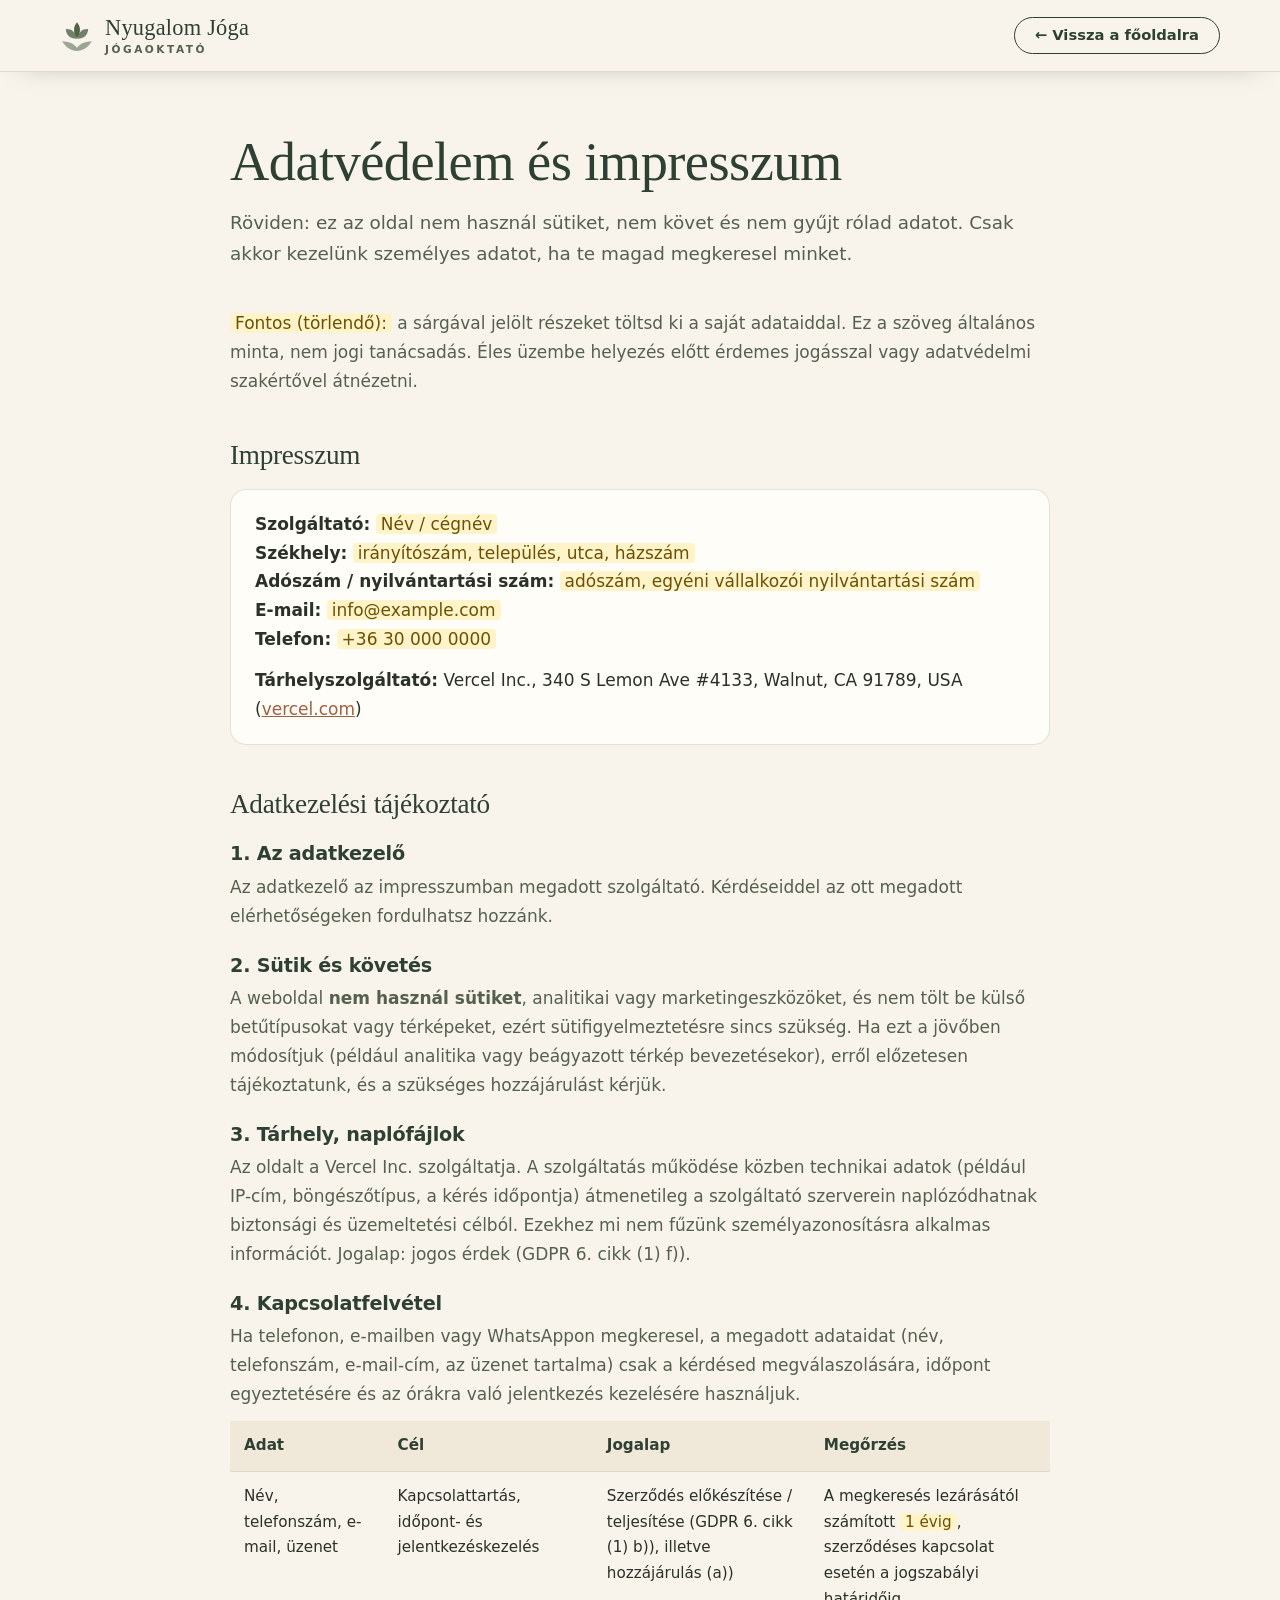
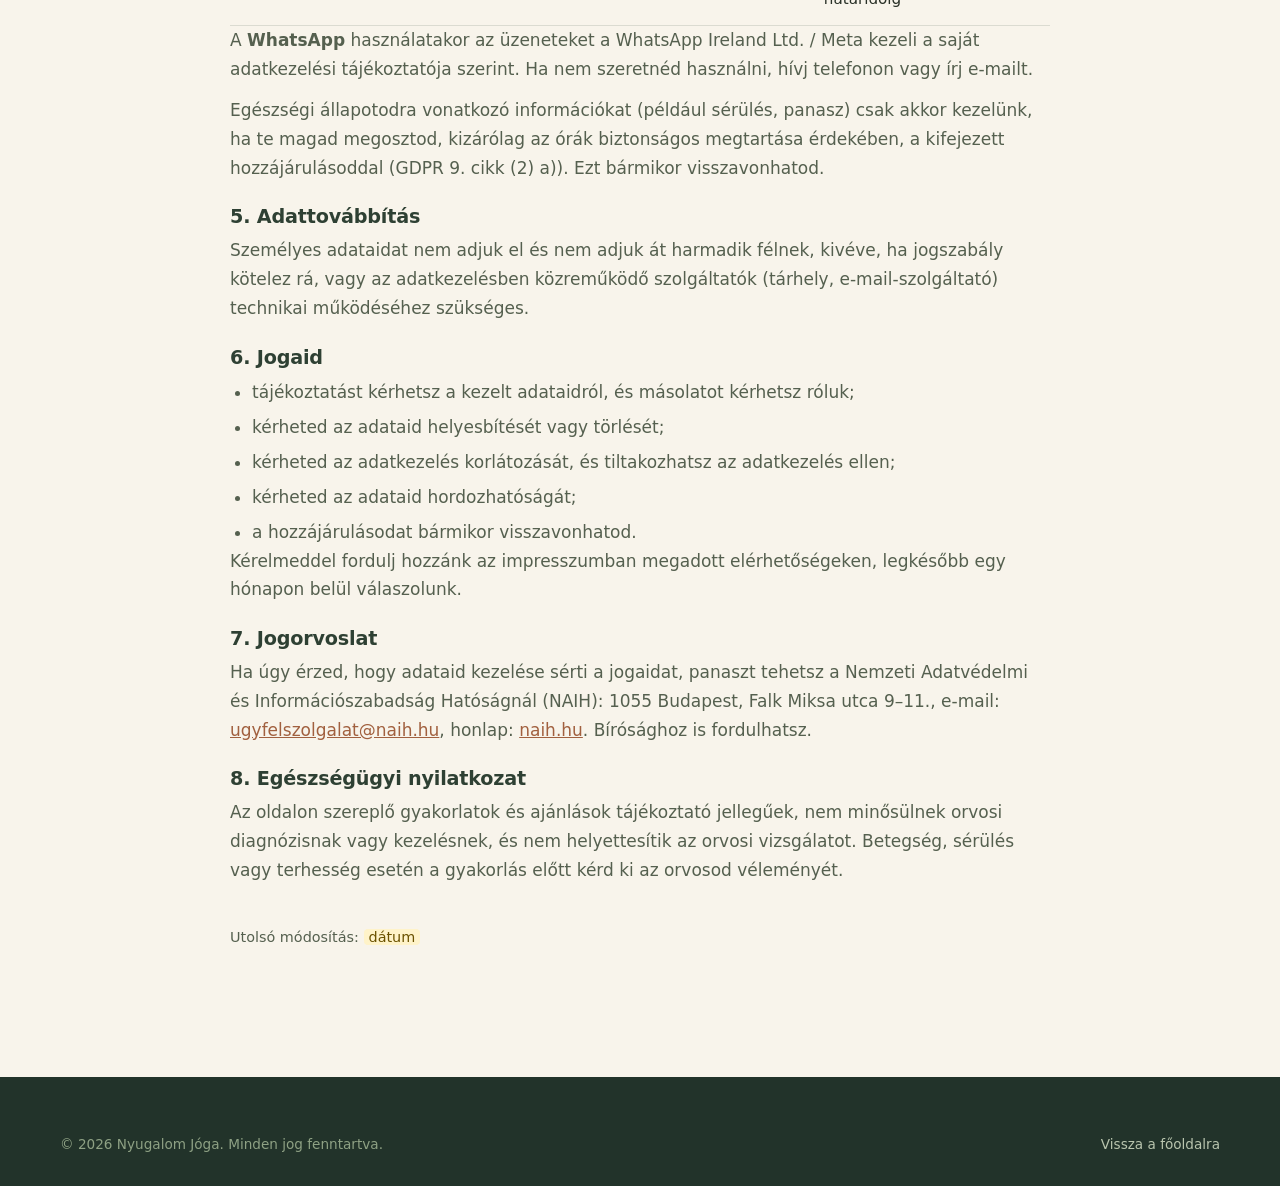
==== adatvedelem.html @ a742e9d1 "Nyugalom Jóga weboldal első verziója Statikus, magyar nyelvű oldal jógaoktatónak: főoldal, interaktí" ====
<!doctype html>
<html lang="hu">
<head>
  <meta charset="utf-8">
  <meta name="viewport" content="width=device-width, initial-scale=1">
  <title>Adatvédelem és impresszum – Nyugalom Jóga</title>
  <meta name="description" content="Adatkezelési tájékoztató és impresszum.">
  <meta name="robots" content="noindex, follow">
  <meta name="theme-color" content="#f8f4eb">
  <link rel="icon" href="favicon.svg" type="image/svg+xml">
  <link rel="stylesheet" href="css/style.css">
</head>
<body>
  <a class="skip-link" href="#tartalom">Ugrás a tartalomhoz</a>

  <header class="site-header is-scrolled">
    <div class="container header-inner">
      <a class="brand" href="index.html" aria-label="Nyugalom Jóga – kezdőlap">
        <svg viewBox="0 0 32 32" fill="currentColor" aria-hidden="true">
          <path d="M16 3c3.200 4 4.200 8.600 0 15-4.200-6.400-3.200-11 0-15z"/>
          <path d="M5.500 9.500c5.200-.3 9.300 2.700 10.500 9-6 .3-10.200-2.800-10.500-9z" opacity=".8"/>
          <path d="M26.500 9.500c-5.200-.3-9.300 2.700-10.500 9 6 .3 10.200-2.800 10.500-9z" opacity=".8"/>
          <path d="M2 21c5.500.4 10.300 1.500 14 6 3.700-4.500 8.500-5.600 14-6-3.800 6.200-8.600 9-14 9S5.800 27.200 2 21z" opacity=".55"/>
        </svg>
        <span class="brand-text"><span class="brand-name">Nyugalom Jóga</span><span class="brand-sub">Jógaoktató</span></span>
      </a>
      <a class="btn btn--ghost btn--sm" href="index.html">← Vissza a főoldalra</a>
    </div>
  </header>

  <main id="tartalom" class="legal section">
    <div class="container">
      <h1>Adatvédelem és impresszum</h1>
      <p class="lead">Röviden: ez az oldal nem használ sütiket, nem követ és nem gyűjt rólad adatot. Csak akkor kezelünk személyes adatot, ha te magad megkeresel minket.</p>

      <p><span class="todo">Fontos (törlendő):</span> a sárgával jelölt részeket töltsd ki a saját adataiddal. Ez a szöveg általános minta, nem jogi tanácsadás. Éles üzembe helyezés előtt érdemes jogásszal vagy adatvédelmi szakértővel átnézetni.</p>

      <h2>Impresszum</h2>
      <div class="box">
        <p><strong>Szolgáltató:</strong> <span class="todo">Név / cégnév</span><br>
        <strong>Székhely:</strong> <span class="todo">irányítószám, település, utca, házszám</span><br>
        <strong>Adószám / nyilvántartási szám:</strong> <span class="todo">adószám, egyéni vállalkozói nyilvántartási szám</span><br>
        <strong>E-mail:</strong> <span class="todo">info@example.com</span><br>
        <strong>Telefon:</strong> <span class="todo">+36 30 000 0000</span></p>
        <p style="margin-top:12px"><strong>Tárhelyszolgáltató:</strong> Vercel Inc., 340 S Lemon Ave #4133, Walnut, CA 91789, USA (<a href="https://vercel.com" target="_blank" rel="noopener">vercel.com</a>)</p>
      </div>

      <h2>Adatkezelési tájékoztató</h2>

      <h3>1. Az adatkezelő</h3>
      <p>Az adatkezelő az impresszumban megadott szolgáltató. Kérdéseiddel az ott megadott elérhetőségeken fordulhatsz hozzánk.</p>

      <h3>2. Sütik és követés</h3>
      <p>A weboldal <strong>nem használ sütiket</strong>, analitikai vagy marketingeszközöket, és nem tölt be külső betűtípusokat vagy térképeket, ezért sütifigyelmeztetésre sincs szükség. Ha ezt a jövőben módosítjuk (például analitika vagy beágyazott térkép bevezetésekor), erről előzetesen tájékoztatunk, és a szükséges hozzájárulást kérjük.</p>

      <h3>3. Tárhely, naplófájlok</h3>
      <p>Az oldalt a Vercel Inc. szolgáltatja. A szolgáltatás működése közben technikai adatok (például IP-cím, böngészőtípus, a kérés időpontja) átmenetileg a szolgáltató szerverein naplózódhatnak biztonsági és üzemeltetési célból. Ezekhez mi nem fűzünk személyazonosításra alkalmas információt. Jogalap: jogos érdek (GDPR 6. cikk (1) f)).</p>

      <h3>4. Kapcsolatfelvétel</h3>
      <p>Ha telefonon, e-mailben vagy WhatsAppon megkeresel, a megadott adataidat (név, telefonszám, e-mail-cím, az üzenet tartalma) csak a kérdésed megválaszolására, időpont egyeztetésére és az órákra való jelentkezés kezelésére használjuk.</p>
      <table>
        <thead><tr><th>Adat</th><th>Cél</th><th>Jogalap</th><th>Megőrzés</th></tr></thead>
        <tbody>
          <tr><td>Név, telefonszám, e-mail, üzenet</td><td>Kapcsolattartás, időpont- és jelentkezéskezelés</td><td>Szerződés előkészítése / teljesítése (GDPR 6. cikk (1) b)), illetve hozzájárulás (a))</td><td>A megkeresés lezárásától számított <span class="todo">1 évig</span>, szerződéses kapcsolat esetén a jogszabályi határidőig</td></tr>
        </tbody>
      </table>
      <p>A <strong>WhatsApp</strong> használatakor az üzeneteket a WhatsApp Ireland Ltd. / Meta kezeli a saját adatkezelési tájékoztatója szerint. Ha nem szeretnéd használni, hívj telefonon vagy írj e-mailt.</p>
      <p>Egészségi állapotodra vonatkozó információkat (például sérülés, panasz) csak akkor kezelünk, ha te magad megosztod, kizárólag az órák biztonságos megtartása érdekében, a kifejezett hozzájárulásoddal (GDPR 9. cikk (2) a)). Ezt bármikor visszavonhatod.</p>

      <h3>5. Adattovábbítás</h3>
      <p>Személyes adataidat nem adjuk el és nem adjuk át harmadik félnek, kivéve, ha jogszabály kötelez rá, vagy az adatkezelésben közreműködő szolgáltatók (tárhely, e-mail-szolgáltató) technikai működéséhez szükséges.</p>

      <h3>6. Jogaid</h3>
      <ul>
        <li>tájékoztatást kérhetsz a kezelt adataidról, és másolatot kérhetsz róluk;</li>
        <li>kérheted az adataid helyesbítését vagy törlését;</li>
        <li>kérheted az adatkezelés korlátozását, és tiltakozhatsz az adatkezelés ellen;</li>
        <li>kérheted az adataid hordozhatóságát;</li>
        <li>a hozzájárulásodat bármikor visszavonhatod.</li>
      </ul>
      <p>Kérelmeddel fordulj hozzánk az impresszumban megadott elérhetőségeken, legkésőbb egy hónapon belül válaszolunk.</p>

      <h3>7. Jogorvoslat</h3>
      <p>Ha úgy érzed, hogy adataid kezelése sérti a jogaidat, panaszt tehetsz a Nemzeti Adatvédelmi és Információszabadság Hatóságnál (NAIH): 1055 Budapest, Falk Miksa utca 9–11., e-mail: <a href="mailto:ugyfelszolgalat@naih.hu">ugyfelszolgalat@naih.hu</a>, honlap: <a href="https://naih.hu" target="_blank" rel="noopener">naih.hu</a>. Bírósághoz is fordulhatsz.</p>

      <h3>8. Egészségügyi nyilatkozat</h3>
      <p>Az oldalon szereplő gyakorlatok és ajánlások tájékoztató jellegűek, nem minősülnek orvosi diagnózisnak vagy kezelésnek, és nem helyettesítik az orvosi vizsgálatot. Betegség, sérülés vagy terhesség esetén a gyakorlás előtt kérd ki az orvosod véleményét.</p>

      <p style="margin-top:40px; font-size:.9rem;">Utolsó módosítás: <span class="todo">dátum</span></p>
    </div>
  </main>

  <footer class="site-footer">
    <div class="container">
      <div class="footer-bottom" style="margin-top:0;border-top:0;padding-top:0;">
        <span>© <span id="year">2026</span> Nyugalom Jóga. Minden jog fenntartva.</span>
        <a href="index.html">Vissza a főoldalra</a>
      </div>
    </div>
  </footer>
  <script>document.getElementById('year').textContent = new Date().getFullYear();</script>
</body>
</html>
---- css/style.css ----
/* ==========================================================================
   Nyugalom Jóga – stíluslap
   Természetes, visszafogott színek; rendszerbetűk (nincs külső letöltés → GDPR-barát)
   ========================================================================== */

:root {
  --bg: #f8f4eb;
  --bg-2: #f0e9da;
  --card: #fffdf8;
  --ink: #2a3128;
  --ink-2: #55604f;
  --sage: #7e9170;
  --sage-l: #dfe6d6;
  --sage-d: #4f6446;
  --forest: #2e4033;
  --clay: #c07a57;
  --clay-d: #a1603f;
  --sand: #e9dfca;
  --line: rgba(46, 64, 51, 0.14);
  --radius: 22px;
  --shadow: 0 22px 44px -26px rgba(46, 64, 51, 0.45);
  --serif: "Iowan Old Style", "Palatino Linotype", Palatino, "Book Antiqua", Georgia, serif;
  --sans: system-ui, -apple-system, "Segoe UI", Roboto, "Helvetica Neue", Arial, sans-serif;
  --header-h: 72px;
}

*,
*::before,
*::after { box-sizing: border-box; }

html {
  scroll-behavior: smooth;
  scroll-padding-top: calc(var(--header-h) + 12px);
  -webkit-text-size-adjust: 100%;
}

body {
  margin: 0;
  background: var(--bg);
  color: var(--ink);
  font: 400 1.0625rem/1.7 var(--sans);
  -webkit-font-smoothing: antialiased;
  text-rendering: optimizeLegibility;
}

body.no-scroll { overflow: hidden; }

img, svg { display: block; max-width: 100%; }
a { color: inherit; }
ul { margin: 0; padding: 0; list-style: none; }
h1, h2, h3, h4, p { margin: 0; }

h1, h2, h3 {
  font-family: var(--serif);
  font-weight: 400;
  line-height: 1.12;
  letter-spacing: -0.01em;
  color: var(--forest);
}

:focus-visible {
  outline: 3px solid var(--clay);
  outline-offset: 3px;
  border-radius: 6px;
}

.skip-link {
  position: absolute;
  left: 12px;
  top: -60px;
  z-index: 100;
  background: var(--forest);
  color: #fff;
  padding: 10px 16px;
  border-radius: 10px;
  transition: top 0.2s;
}
.skip-link:focus { top: 12px; }

.container {
  width: min(1160px, 100% - 40px);
  margin-inline: auto;
}

.section { padding-block: clamp(72px, 10vw, 128px); }
.section--tint { background: var(--bg-2); }

.eyebrow {
  display: inline-block;
  font: 600 0.78rem/1 var(--sans);
  letter-spacing: 0.18em;
  text-transform: uppercase;
  color: var(--clay-d);
  margin-bottom: 16px;
}

.section-head { max-width: 680px; margin-bottom: clamp(36px, 5vw, 60px); }
.section-head h2 { font-size: clamp(2rem, 4.2vw, 3.2rem); }
.section-head p { margin-top: 18px; color: var(--ink-2); font-size: 1.125rem; }
.section-head--center { text-align: center; margin-inline: auto; }

/* ---------- Gombok ---------- */
.btn {
  display: inline-flex;
  align-items: center;
  justify-content: center;
  gap: 10px;
  padding: 14px 26px;
  border-radius: 999px;
  border: 1.5px solid var(--forest);
  background: var(--forest);
  color: #fff;
  font: 600 0.98rem/1 var(--sans);
  text-decoration: none;
  cursor: pointer;
  transition: transform 0.2s, background 0.2s, color 0.2s, border-color 0.2s, box-shadow 0.2s;
}
.btn:hover { transform: translateY(-2px); background: var(--sage-d); border-color: var(--sage-d); box-shadow: 0 12px 24px -14px var(--forest); }
.btn--clay { background: var(--clay); border-color: var(--clay); }
.btn--clay:hover { background: var(--clay-d); border-color: var(--clay-d); }
.btn--ghost { background: transparent; color: var(--forest); }
.btn--ghost:hover { background: var(--forest); color: #fff; }
.btn--sm { padding: 10px 20px; font-size: 0.92rem; }
.btn svg { width: 18px; height: 18px; flex: none; }

/* ---------- Fejléc ---------- */
.site-header {
  position: fixed;
  inset: 0 0 auto 0;
  z-index: 50;
  height: var(--header-h);
  background: rgba(248, 244, 235, 0.86);
  -webkit-backdrop-filter: blur(14px) saturate(1.2);
  backdrop-filter: blur(14px) saturate(1.2);
  border-bottom: 1px solid transparent;
  transition: border-color 0.3s, box-shadow 0.3s, background 0.3s;
}
.site-header.is-scrolled {
  border-color: var(--line);
  background: rgba(248, 244, 235, 0.94);
  box-shadow: 0 10px 30px -24px rgba(46, 64, 51, 0.6);
}
.header-inner {
  height: 100%;
  display: flex;
  align-items: center;
  justify-content: space-between;
  gap: 24px;
}

.brand {
  display: inline-flex;
  align-items: center;
  gap: 11px;
  text-decoration: none;
  color: var(--forest);
}
.brand svg { width: 34px; height: 34px; color: var(--sage-d); }
.brand-text { display: flex; flex-direction: column; line-height: 1.05; }
.brand-name { font: 400 1.4rem/1 var(--serif); letter-spacing: 0.01em; }
.brand-sub { font: 600 0.66rem/1 var(--sans); letter-spacing: 0.24em; text-transform: uppercase; color: var(--ink-2); margin-top: 5px; }

.nav { display: flex; align-items: center; gap: 6px; }
.nav a:not(.btn) {
  position: relative;
  padding: 10px 14px;
  font: 500 0.95rem/1 var(--sans);
  color: var(--ink);
  text-decoration: none;
  border-radius: 999px;
  transition: color 0.2s, background 0.2s;
}
.nav a:not(.btn):hover { background: rgba(126, 145, 112, 0.16); }
.nav a.is-active:not(.btn) { color: var(--sage-d); background: rgba(126, 145, 112, 0.18); }
.nav .btn { margin-left: 8px; }

.nav-toggle {
  display: none;
  width: 46px;
  height: 46px;
  border: 0;
  border-radius: 50%;
  background: transparent;
  cursor: pointer;
  color: var(--forest);
  position: relative;
}
.nav-toggle span,
.nav-toggle span::before,
.nav-toggle span::after {
  content: "";
  position: absolute;
  left: 13px;
  width: 20px;
  height: 2px;
  background: currentColor;
  border-radius: 2px;
  transition: transform 0.25s, opacity 0.2s, top 0.25s;
}
.nav-toggle span { top: 22px; }
.nav-toggle span::before { top: -6px; left: 0; }
.nav-toggle span::after { top: 6px; left: 0; }
.nav-toggle[aria-expanded="true"] span { background: transparent; }
.nav-toggle[aria-expanded="true"] span::before { top: 0; transform: rotate(45deg); }
.nav-toggle[aria-expanded="true"] span::after { top: 0; transform: rotate(-45deg); }

@media (max-width: 960px) {
  .nav-toggle { display: block; }
  .nav {
    position: fixed;
    inset: var(--header-h) 0 auto 0;
    flex-direction: column;
    align-items: stretch;
    gap: 2px;
    padding: 14px 20px 26px;
    background: var(--bg);
    border-bottom: 1px solid var(--line);
    box-shadow: 0 30px 40px -30px rgba(46, 64, 51, 0.5);
    transform: translateY(-12px);
    opacity: 0;
    visibility: hidden;
    transition: transform 0.25s, opacity 0.25s, visibility 0.25s;
  }
  .nav.is-open { transform: none; opacity: 1; visibility: visible; }
  .nav a:not(.btn) { padding: 15px 14px; font-size: 1.05rem; border-radius: 12px; }
  .nav .btn { margin: 12px 0 0; padding: 16px; }
}

/* ---------- Hős (hero) ---------- */
.hero {
  position: relative;
  isolation: isolate;
  min-height: min(100svh, 880px);
  display: flex;
  align-items: center;
  padding: calc(var(--header-h) + 40px) 0 64px;
  overflow: hidden;
}
.hero-media { position: absolute; inset: 0; z-index: -2; }
.hero-media img { width: 100%; height: 100%; object-fit: cover; object-position: 72% 30%; }
.hero::after {
  content: "";
  position: absolute;
  inset: 0;
  z-index: -1;
  background: linear-gradient(90deg, rgba(248, 244, 235, 0.95) 0%, rgba(248, 244, 235, 0.82) 30%, rgba(248, 244, 235, 0.1) 58%, rgba(248, 244, 235, 0) 70%);
}
.hero-copy { max-width: 560px; }
.hero h1 { font-size: clamp(2.6rem, 6.4vw, 4.9rem); margin-bottom: 22px; }
.hero h1 em { font-style: italic; color: var(--sage-d); }
.hero-lead { font-size: clamp(1.08rem, 1.6vw, 1.25rem); color: var(--ink-2); max-width: 480px; }
.hero-actions { display: flex; flex-wrap: wrap; gap: 12px; margin-top: 34px; }
.hero-facts { display: flex; flex-wrap: wrap; gap: 10px 26px; margin-top: 40px; font-size: 0.93rem; color: var(--forest); }
.hero-facts li { display: flex; align-items: center; gap: 9px; }
.hero-facts svg { width: 18px; height: 18px; color: var(--sage-d); flex: none; }

@media (max-width: 760px) {
  /* mobilon a fotó felül, a szöveg alatta, tiszta háttéren */
  .hero { display: block; min-height: 0; padding: var(--header-h) 0 44px; }
  .hero::after { display: none; }
  .hero-media { position: relative; inset: auto; height: min(98vw, 440px); }
  .hero-media::after { content: ""; position: absolute; inset: auto 0 0 0; height: 45%; background: linear-gradient(180deg, rgba(248, 244, 235, 0), var(--bg)); }
  .hero-media img { object-position: 56% 20%; }
  .hero .container { margin-top: -28px; position: relative; z-index: 1; }
  .hero h1 { font-size: clamp(2.3rem, 10.5vw, 3rem); }
  .hero-actions .btn { flex: 1 1 100%; }
}

/* ---------- Bevezető sáv ---------- */
.values { background: var(--forest); color: #eef0e6; padding-block: 34px; }
.values ul { display: grid; grid-template-columns: repeat(auto-fit, minmax(220px, 1fr)); gap: 22px 40px; }
.values li { display: flex; gap: 16px; align-items: center; }
.values svg { width: 34px; height: 34px; color: #b9c8a9; flex: none; }
.values strong { display: block; font: 400 1.18rem/1.2 var(--serif); color: #fff; }
.values span { font-size: 0.92rem; color: #c9d3bc; }

/* ---------- Rólam ---------- */
.about-grid { display: grid; grid-template-columns: minmax(0, 5fr) minmax(0, 6fr); gap: clamp(36px, 6vw, 90px); align-items: center; }
.about-photo { position: relative; }
.about-photo img {
  width: 100%;
  aspect-ratio: 4 / 4.6;
  object-fit: cover;
  object-position: 55% 30%;
  border-radius: 999px 999px var(--radius) var(--radius);
  box-shadow: var(--shadow);
}
.about-photo::before {
  content: "";
  position: absolute;
  inset: 22px -22px -22px 22px;
  border: 1.5px solid var(--sage);
  border-radius: 999px 999px var(--radius) var(--radius);
  z-index: -1;
  opacity: 0.55;
}
.about-copy h2 { font-size: clamp(2rem, 4vw, 3rem); margin-bottom: 22px; }
.about-copy p + p { margin-top: 16px; }
.about-copy p { color: var(--ink-2); }
.about-list { margin-top: 28px; display: grid; gap: 12px; }
.about-list li { display: flex; gap: 12px; align-items: flex-start; color: var(--ink); }
.about-list svg { width: 22px; height: 22px; color: var(--sage-d); flex: none; margin-top: 3px; }
.signature { margin-top: 30px; font: italic 1.5rem/1 var(--serif); color: var(--sage-d); }

@media (max-width: 820px) {
  .about-grid { grid-template-columns: 1fr; }
  .about-photo { max-width: 420px; margin-inline: auto; }
}

/* ---------- Szolgáltatások ---------- */
.cards { display: grid; grid-template-columns: repeat(auto-fit, minmax(290px, 1fr)); gap: 22px; }
.card {
  position: relative;
  background: var(--card);
  border: 1px solid var(--line);
  border-radius: var(--radius);
  padding: 34px 30px 30px;
  transition: transform 0.3s, box-shadow 0.3s, border-color 0.3s;
}
.card:hover { transform: translateY(-5px); box-shadow: var(--shadow); border-color: rgba(126, 145, 112, 0.5); }
.card-num { font: italic 400 2.4rem/1 var(--serif); color: var(--sage); opacity: 0.8; }
.card h3 { font-size: 1.5rem; margin: 14px 0 10px; }
.card p { color: var(--ink-2); font-size: 1rem; }
.card-meta { margin-top: 20px; padding-top: 16px; border-top: 1px dashed var(--line); font-size: 0.88rem; color: var(--sage-d); font-weight: 600; letter-spacing: 0.02em; }

/* ---------- Testtérkép ---------- */
.bodymap { position: relative; overflow: hidden; }
.bodymap::before,
.bodymap::after {
  content: "";
  position: absolute;
  border-radius: 50%;
  filter: blur(60px);
  opacity: 0.55;
  z-index: 0;
  pointer-events: none;
}
.bodymap::before { width: 420px; height: 420px; background: #dbe5cc; left: -140px; top: 40px; }
.bodymap::after { width: 380px; height: 380px; background: #f1d9c5; right: -120px; bottom: 20px; }
.bodymap .container { position: relative; z-index: 1; }

.bodymap-grid { display: grid; grid-template-columns: minmax(0, 6fr) minmax(0, 5fr); gap: clamp(30px, 5vw, 72px); align-items: center; }

.bodymap-stage { display: flex; flex-direction: column; align-items: center; gap: 18px; }
.view-toggle {
  display: inline-flex;
  padding: 5px;
  background: rgba(255, 253, 248, 0.85);
  border: 1px solid var(--line);
  border-radius: 999px;
}
.view-toggle button {
  border: 0;
  background: transparent;
  padding: 10px 22px;
  border-radius: 999px;
  font: 600 0.92rem/1 var(--sans);
  color: var(--ink-2);
  cursor: pointer;
  transition: background 0.2s, color 0.2s;
}
.view-toggle button[aria-pressed="true"] { background: var(--forest); color: #fff; }

.body-wrap {
  position: relative;
  width: min(100%, 320px);
  padding: 26px 22px 18px;
  border-radius: 160px 160px 40px 40px;
  background: radial-gradient(ellipse at 50% 38%, rgba(255, 253, 248, 0.95), rgba(255, 253, 248, 0.55) 70%);
  border: 1px solid var(--line);
  box-shadow: var(--shadow);
}
#body-svg { width: 100%; height: auto; overflow: visible; }
.body-view { transition: opacity 0.35s; }
.body-view[hidden] { display: none; }
.body-view.is-fading { opacity: 0; }

.body-line { fill: none; stroke: rgba(79, 100, 70, 0.28); stroke-width: 1.4; stroke-linecap: round; }
.body-dot { fill: rgba(79, 100, 70, 0.28); }
.limb { fill: none; stroke: url(#skin); stroke-linecap: round; stroke-linejoin: round; }
.torso { fill: url(#skin); stroke: url(#skin); stroke-width: 2; stroke-linejoin: round; }

.hs { cursor: pointer; outline: none; }
.hs-area {
  fill: rgba(126, 145, 112, 0.16);
  stroke: rgba(79, 100, 70, 0.55);
  stroke-width: 1.2;
  stroke-dasharray: 3 3;
  transition: fill 0.25s, stroke 0.25s;
}
.hs-dot { fill: var(--sage-d); transition: fill 0.25s; }
.hs-pulse {
  fill: none;
  stroke: var(--sage-d);
  stroke-width: 1.5;
  transform-box: fill-box;
  transform-origin: center;
  animation: pulse 2.6s ease-out infinite;
}
.hs-hit { fill: transparent; }
@keyframes pulse {
  0% { transform: scale(1); opacity: 0.8; }
  80%, 100% { transform: scale(4.2); opacity: 0; }
}
.hs:hover .hs-area,
.hs:focus-visible .hs-area,
.hs.is-active .hs-area { fill: rgba(192, 122, 87, 0.3); stroke: var(--clay-d); stroke-dasharray: none; }
.hs:hover .hs-dot,
.hs:focus-visible .hs-dot,
.hs.is-active .hs-dot { fill: var(--clay-d); }
.hs:focus-visible .hs-area { stroke-width: 2.4; }

.body-caption {
  min-height: 2.2em;
  font: italic 1.25rem/1.3 var(--serif);
  color: var(--forest);
  text-align: center;
}
.body-caption.is-hint { color: var(--ink-2); font-size: 1.1rem; }

.bodymap-side h3 { font-size: 1.7rem; margin-bottom: 18px; }
.chip-group + .chip-group { margin-top: 22px; }
.chip-group h4 { font: 600 0.76rem/1 var(--sans); letter-spacing: 0.16em; text-transform: uppercase; color: var(--ink-2); margin-bottom: 12px; }
.chips { display: flex; flex-wrap: wrap; gap: 9px; }
.chip {
  border: 1px solid var(--line);
  background: var(--card);
  color: var(--forest);
  padding: 10px 17px;
  border-radius: 999px;
  font: 500 0.95rem/1 var(--sans);
  cursor: pointer;
  transition: background 0.2s, color 0.2s, border-color 0.2s, transform 0.2s;
}
.chip:hover { background: var(--forest); color: #fff; border-color: var(--forest); transform: translateY(-2px); }
.map-note {
  margin-top: 30px;
  padding: 16px 18px;
  background: rgba(255, 253, 248, 0.8);
  border-left: 3px solid var(--clay);
  border-radius: 4px 14px 14px 4px;
  font-size: 0.9rem;
  color: var(--ink-2);
}

@media (max-width: 880px) {
  .bodymap-grid { grid-template-columns: 1fr; }
}

/* ---------- Felugró ablak ---------- */
.region-dialog {
  border: 0;
  padding: 0;
  width: min(880px, calc(100vw - 24px));
  max-height: calc(100dvh - 24px);
  border-radius: 26px;
  background: var(--card);
  color: var(--ink);
  box-shadow: 0 40px 90px -30px rgba(20, 30, 22, 0.7);
  overflow: hidden;
}
.region-dialog[open] { animation: dialog-in 0.35s cubic-bezier(0.2, 0.8, 0.2, 1); }
.region-dialog::backdrop { background: rgba(30, 42, 33, 0.55); -webkit-backdrop-filter: blur(5px); backdrop-filter: blur(5px); animation: fade-in 0.3s; }
@keyframes dialog-in { from { opacity: 0; transform: translateY(24px) scale(0.98); } to { opacity: 1; transform: none; } }
@keyframes fade-in { from { opacity: 0; } to { opacity: 1; } }

.rd-inner { max-height: calc(100dvh - 24px); overflow-y: auto; padding: clamp(26px, 4vw, 48px); overscroll-behavior: contain; }
.rd-close {
  position: sticky;
  top: 0;
  float: right;
  margin: -14px -14px 0 0;
  width: 44px;
  height: 44px;
  border: 1px solid var(--line);
  border-radius: 50%;
  background: var(--card);
  cursor: pointer;
  color: var(--forest);
  font-size: 1.6rem;
  line-height: 1;
  z-index: 2;
  transition: background 0.2s, color 0.2s;
}
.rd-close:hover { background: var(--forest); color: #fff; }
.rd-head { padding-right: 44px; }
.rd-head h3 { font-size: clamp(1.9rem, 4vw, 2.6rem); }
.rd-intro { margin-top: 14px; color: var(--ink-2); max-width: 62ch; }

.rd-block { margin-top: 28px; }
.rd-block h4 {
  display: flex;
  align-items: center;
  gap: 10px;
  font: 600 0.78rem/1 var(--sans);
  letter-spacing: 0.16em;
  text-transform: uppercase;
  color: var(--clay-d);
  margin-bottom: 14px;
}
.rd-block h4::after { content: ""; flex: 1; height: 1px; background: var(--line); }
.tags { display: flex; flex-wrap: wrap; gap: 8px; }
.tags li { padding: 7px 14px; background: var(--sage-l); color: var(--sage-d); border-radius: 999px; font-size: 0.9rem; font-weight: 500; }

.rd-cols { display: grid; grid-template-columns: 1.35fr 1fr; gap: 28px 40px; }
.rd-cols .rd-block { margin-top: 28px; }
.rd-list { display: grid; gap: 14px; }
.rd-list li { padding-left: 18px; position: relative; }
.rd-list li::before { content: ""; position: absolute; left: 0; top: 0.72em; width: 7px; height: 7px; border-radius: 50%; background: var(--sage); }
.rd-list strong { color: var(--forest); font-weight: 600; }
.rd-list em { font-family: var(--serif); color: var(--clay-d); margin-left: 4px; }
.rd-list span { display: block; font-size: 0.94rem; color: var(--ink-2); line-height: 1.55; margin-top: 2px; }

.rd-warn {
  margin-top: 30px;
  padding: 16px 18px;
  background: #fbefe6;
  border: 1px solid #efd3bd;
  border-radius: 14px;
  font-size: 0.93rem;
  color: #6b4631;
  display: flex;
  gap: 12px;
}
.rd-warn svg { width: 22px; height: 22px; flex: none; color: var(--clay-d); margin-top: 2px; }
.rd-cta { display: flex; flex-wrap: wrap; gap: 12px; margin-top: 28px; }
.rd-foot { margin-top: 18px; font-size: 0.8rem; color: var(--ink-2); }

@media (max-width: 720px) {
  .rd-cols { grid-template-columns: 1fr; gap: 0; }
  .rd-cta .btn { flex: 1 1 100%; }
}

/* ---------- Árak ---------- */
.price-grid { display: grid; grid-template-columns: repeat(auto-fit, minmax(270px, 1fr)); gap: 22px; align-items: stretch; }
.price-card {
  position: relative;
  display: flex;
  flex-direction: column;
  background: var(--card);
  border: 1px solid var(--line);
  border-radius: var(--radius);
  padding: 36px 32px 32px;
}
.price-card h3 { font-size: 1.45rem; }
.price-card .price { margin: 18px 0 4px; font: 400 3rem/1 var(--serif); color: var(--forest); }
.price-card .price small { font: 500 1rem var(--sans); color: var(--ink-2); margin-left: 4px; }
.price-card .per { font-size: 0.92rem; color: var(--sage-d); font-weight: 600; min-height: 1.4em; }
.price-card ul { margin: 22px 0 0; padding-top: 20px; border-top: 1px dashed var(--line); display: grid; gap: 10px; font-size: 0.97rem; color: var(--ink-2); }
.price-card li { display: flex; gap: 10px; }
.price-card li svg { width: 18px; height: 18px; color: var(--sage-d); flex: none; margin-top: 4px; }
.price-card--featured { background: var(--forest); border-color: var(--forest); color: #e6ecdc; transform: translateY(-10px); box-shadow: var(--shadow); }
.price-card--featured h3,
.price-card--featured .price { color: #fff; }
.price-card--featured .price small,
.price-card--featured ul { color: #c9d3bc; border-color: rgba(255, 255, 255, 0.2); }
.price-card--featured .per,
.price-card--featured li svg { color: #cfe0bd; }
.ribbon {
  position: absolute;
  top: -13px;
  left: 32px;
  background: var(--clay);
  color: #fff;
  font: 600 0.72rem/1 var(--sans);
  letter-spacing: 0.14em;
  text-transform: uppercase;
  padding: 8px 14px;
  border-radius: 999px;
}

.extras { margin-top: 56px; display: grid; grid-template-columns: 1fr 1fr; gap: 0 56px; }
.extras h3 { grid-column: 1 / -1; font-size: 1.7rem; margin-bottom: 14px; }
.extras li { display: flex; align-items: baseline; gap: 12px; padding: 15px 0; border-bottom: 1px solid var(--line); }
.extras li span:first-child { flex: 0 1 auto; }
.extras li i { flex: 1; border-bottom: 1.5px dotted rgba(46, 64, 51, 0.3); transform: translateY(-4px); min-width: 20px; }
.extras li b { font: 400 1.25rem/1 var(--serif); color: var(--forest); white-space: nowrap; }
.extras li small { display: block; color: var(--ink-2); font-size: 0.85rem; }
.price-note { margin-top: 26px; font-size: 0.92rem; color: var(--ink-2); }

@media (max-width: 760px) {
  .extras { grid-template-columns: 1fr; }
  .price-card--featured { transform: none; }
}

/* ---------- Órarend ---------- */
.schedule { background: var(--card); border: 1px solid var(--line); border-radius: var(--radius); overflow: hidden; }
.schedule-row { display: grid; grid-template-columns: 150px 170px 1fr auto; gap: 18px; align-items: center; padding: 22px 30px; border-bottom: 1px solid var(--line); transition: background 0.2s; }
.schedule-row:last-child { border-bottom: 0; }
.schedule-row:hover { background: rgba(223, 230, 214, 0.35); }
.schedule-day { font: 400 1.35rem/1 var(--serif); color: var(--forest); }
.schedule-time { font-weight: 600; color: var(--sage-d); font-variant-numeric: tabular-nums; }
.schedule-name strong { display: block; font-weight: 600; color: var(--ink); }
.schedule-name span { font-size: 0.92rem; color: var(--ink-2); }
.badge { padding: 6px 13px; border-radius: 999px; background: var(--sage-l); color: var(--sage-d); font-size: 0.8rem; font-weight: 600; white-space: nowrap; }
.badge--clay { background: #f6e3d6; color: var(--clay-d); }
.place { margin-top: 24px; display: flex; gap: 12px; align-items: flex-start; color: var(--ink-2); font-size: 0.97rem; }
.place svg { width: 22px; height: 22px; color: var(--clay-d); flex: none; margin-top: 3px; }

@media (max-width: 760px) {
  .schedule-row { grid-template-columns: 1fr auto; padding: 20px; gap: 6px 14px; }
  .schedule-day { grid-column: 1; }
  .schedule-time { grid-column: 2; grid-row: 1; text-align: right; }
  .schedule-name { grid-column: 1 / -1; }
  .schedule-row .badge { grid-column: 1 / -1; justify-self: start; margin-top: 6px; }
}

/* ---------- GYIK ---------- */
.faq { max-width: 820px; margin-inline: auto; display: grid; gap: 12px; }
.faq details { background: var(--card); border: 1px solid var(--line); border-radius: 18px; transition: border-color 0.2s, box-shadow 0.2s; }
.faq details[open] { border-color: rgba(126, 145, 112, 0.6); box-shadow: var(--shadow); }
.faq summary {
  list-style: none;
  cursor: pointer;
  padding: 20px 26px;
  font: 400 1.2rem/1.35 var(--serif);
  color: var(--forest);
  display: flex;
  justify-content: space-between;
  align-items: center;
  gap: 16px;
}
.faq summary::-webkit-details-marker { display: none; }
.faq summary::after { content: "+"; font: 300 1.7rem/1 var(--sans); color: var(--clay-d); transition: transform 0.25s; flex: none; }
.faq details[open] summary::after { transform: rotate(45deg); }
.faq details p { padding: 0 26px 24px; color: var(--ink-2); }

/* ---------- Kapcsolat ---------- */
.contact { position: relative; isolation: isolate; padding-block: clamp(72px, 10vw, 128px); }
.contact-bg { position: absolute; inset: 0; z-index: -2; }
.contact-bg img { width: 100%; height: 100%; object-fit: cover; object-position: 70% 30%; }
.contact::after { content: ""; position: absolute; inset: 0; z-index: -1; background: linear-gradient(90deg, rgba(36, 52, 40, 0.88), rgba(36, 52, 40, 0.55) 55%, rgba(36, 52, 40, 0.1)); }
.contact-card { max-width: 560px; color: #eef0e6; }
.contact-card .eyebrow { color: #e7b99f; }
.contact-card h2 { color: #fff; font-size: clamp(2.1rem, 4.4vw, 3.3rem); }
.contact-card > p { margin-top: 18px; color: #d4dcc8; font-size: 1.1rem; }
.contact-list { margin-top: 32px; display: grid; gap: 12px; }
.contact-item {
  display: flex;
  align-items: center;
  gap: 16px;
  padding: 16px 20px;
  background: rgba(255, 253, 248, 0.96);
  color: var(--ink);
  border-radius: 18px;
  text-decoration: none;
  transition: transform 0.2s, box-shadow 0.2s;
}
.contact-item:hover { transform: translateX(6px); box-shadow: 0 18px 30px -20px #000; }
.contact-item .ico { width: 46px; height: 46px; border-radius: 50%; background: var(--sage-l); color: var(--sage-d); display: grid; place-items: center; flex: none; }
.contact-item .ico svg { width: 22px; height: 22px; }
.contact-item.wa .ico { background: #d9f1de; color: #1c7a3a; }
.contact-item small { display: block; font-size: 0.78rem; letter-spacing: 0.1em; text-transform: uppercase; color: var(--ink-2); line-height: 1.2; }
.contact-item strong { font-weight: 600; font-size: 1.08rem; line-height: 1.3; overflow-wrap: anywhere; }
.contact-meta { margin-top: 28px; display: grid; gap: 6px; font-size: 0.95rem; color: #cdd7c0; }

@media (max-width: 760px) {
  .contact::after { background: linear-gradient(180deg, rgba(36, 52, 40, 0.7), rgba(36, 52, 40, 0.9)); }
}

/* ---------- Lábléc ---------- */
.site-footer { background: #22332a; color: #b9c5ae; padding: 56px 0 30px; font-size: 0.95rem; }
.footer-grid { display: grid; grid-template-columns: 1.4fr 1fr 1fr; gap: 40px; }
.site-footer .brand { color: #fff; }
.site-footer .brand svg { color: #b9c8a9; }
.site-footer .brand-sub { color: #9db08f; }
.footer-about { margin-top: 16px; max-width: 34ch; }
.site-footer h4 { font: 600 0.75rem/1 var(--sans); letter-spacing: 0.18em; text-transform: uppercase; color: #fff; margin-bottom: 16px; }
.site-footer li + li { margin-top: 9px; }
.site-footer a { text-decoration: none; color: #b9c5ae; transition: color 0.2s; }
.site-footer a:hover { color: #fff; text-decoration: underline; }
.footer-bottom { margin-top: 44px; padding-top: 22px; border-top: 1px solid rgba(255, 255, 255, 0.12); display: flex; flex-wrap: wrap; gap: 10px 24px; justify-content: space-between; font-size: 0.85rem; color: #8ea184; }

@media (max-width: 760px) {
  .footer-grid { grid-template-columns: 1fr; gap: 30px; }
}

/* ---------- Jogi oldal (adatvédelem) ---------- */
.legal { padding-top: calc(var(--header-h) + 60px); }
.legal .container { max-width: 820px; }
.legal h1 { font-size: clamp(2.2rem, 5vw, 3.4rem); margin-bottom: 14px; }
.legal .lead { color: var(--ink-2); font-size: 1.15rem; margin-bottom: 40px; }
.legal h2 { font-size: 1.7rem; margin: 44px 0 14px; }
.legal h3 { font-size: 1.2rem; margin: 24px 0 8px; font-family: var(--sans); font-weight: 600; }
.legal p, .legal li { color: var(--ink-2); }
.legal p + p { margin-top: 12px; }
.legal ul { list-style: disc; padding-left: 1.3em; display: grid; gap: 6px; margin-top: 10px; }
.legal a { color: var(--clay-d); }
.legal .box { margin-top: 18px; padding: 20px 24px; background: var(--card); border: 1px solid var(--line); border-radius: 16px; }
.legal .box p { color: var(--ink); }
.legal .todo { background: #fff3c9; padding: 0 5px; border-radius: 4px; color: #6b5200; }
.legal table { width: 100%; border-collapse: collapse; margin-top: 12px; font-size: 0.95rem; }
.legal th, .legal td { text-align: left; padding: 12px 14px; border-bottom: 1px solid var(--line); vertical-align: top; }
.legal th { font-weight: 600; color: var(--forest); background: var(--bg-2); }

/* ---------- Megjelenési animáció ---------- */
.js .reveal { opacity: 0; transform: translateY(22px); transition: opacity 0.8s ease, transform 0.8s cubic-bezier(0.2, 0.7, 0.2, 1); transition-delay: var(--d, 0s); }
.js .reveal.is-in { opacity: 1; transform: none; }

@media (prefers-reduced-motion: reduce) {
  html { scroll-behavior: auto; }
  *, *::before, *::after { animation-duration: 0.01ms !important; animation-iteration-count: 1 !important; transition-duration: 0.01ms !important; }
  .js .reveal { opacity: 1; transform: none; }
  .hs-pulse { display: none; }
}
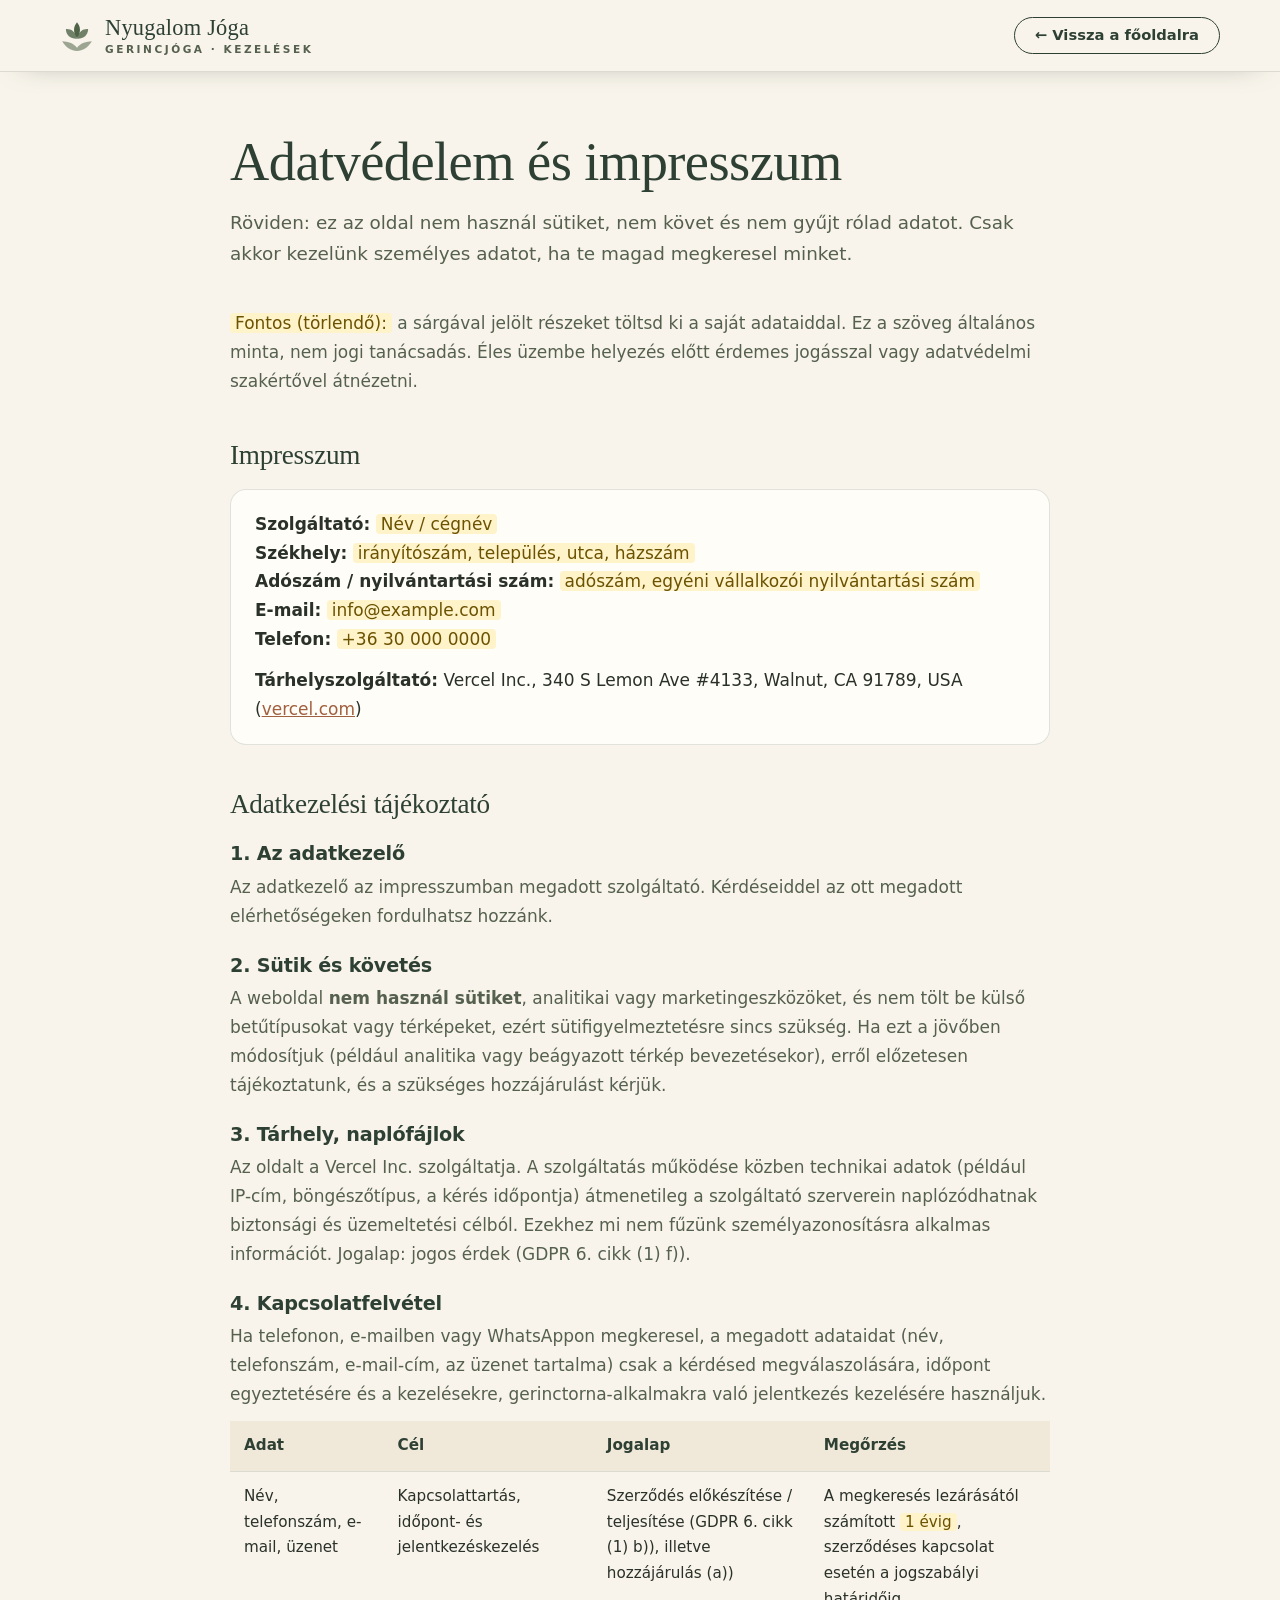
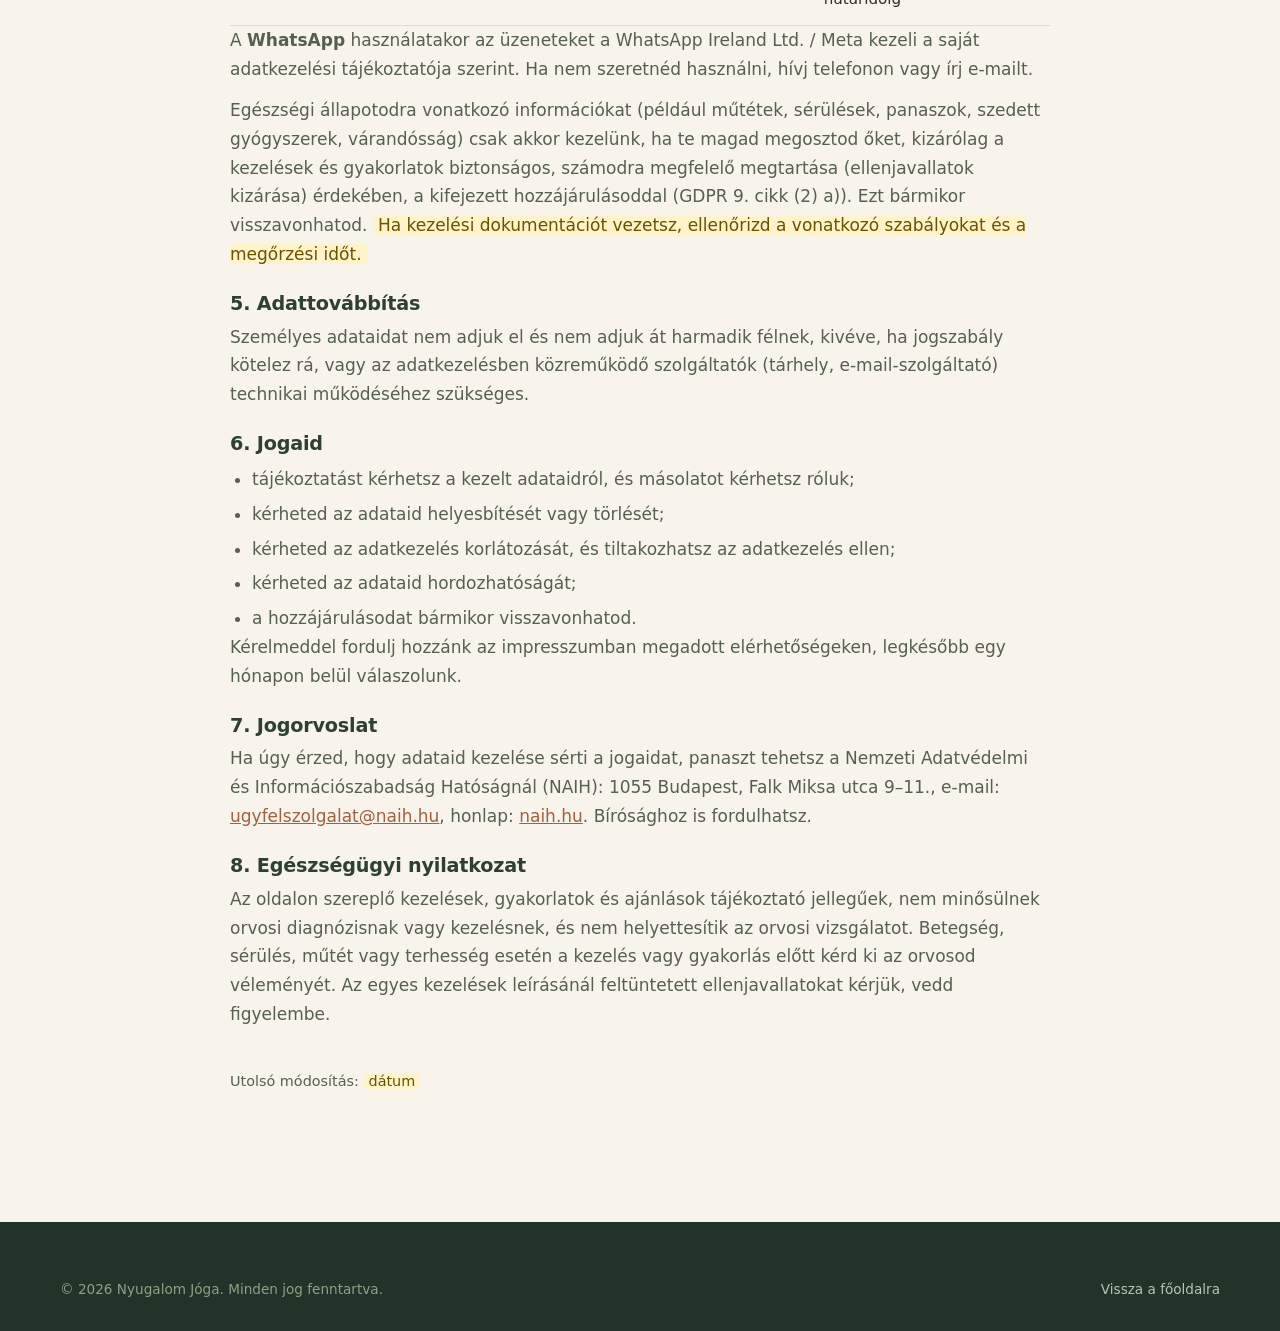
==== commit ff60684a: "Kezelések, bemutatkozás és portré frissítése a content mappa alapján - Új kezelés-szekció (7 kezelés" ====
--- a/adatvedelem.html
+++ b/adatvedelem.html
@@ -22,7 +22,7 @@
           <path d="M26.500 9.500c-5.200-.3-9.300 2.700-10.500 9 6 .3 10.200-2.800 10.500-9z" opacity=".8"/>
           <path d="M2 21c5.500.4 10.300 1.500 14 6 3.700-4.500 8.500-5.600 14-6-3.800 6.200-8.600 9-14 9S5.800 27.200 2 21z" opacity=".55"/>
         </svg>
-        <span class="brand-text"><span class="brand-name">Nyugalom Jóga</span><span class="brand-sub">Jógaoktató</span></span>
+        <span class="brand-text"><span class="brand-name">Nyugalom Jóga</span><span class="brand-sub">Gerincjóga · Kezelések</span></span>
       </a>
       <a class="btn btn--ghost btn--sm" href="index.html">← Vissza a főoldalra</a>
     </div>
@@ -57,7 +57,7 @@
       <p>Az oldalt a Vercel Inc. szolgáltatja. A szolgáltatás működése közben technikai adatok (például IP-cím, böngészőtípus, a kérés időpontja) átmenetileg a szolgáltató szerverein naplózódhatnak biztonsági és üzemeltetési célból. Ezekhez mi nem fűzünk személyazonosításra alkalmas információt. Jogalap: jogos érdek (GDPR 6. cikk (1) f)).</p>
 
       <h3>4. Kapcsolatfelvétel</h3>
-      <p>Ha telefonon, e-mailben vagy WhatsAppon megkeresel, a megadott adataidat (név, telefonszám, e-mail-cím, az üzenet tartalma) csak a kérdésed megválaszolására, időpont egyeztetésére és az órákra való jelentkezés kezelésére használjuk.</p>
+      <p>Ha telefonon, e-mailben vagy WhatsAppon megkeresel, a megadott adataidat (név, telefonszám, e-mail-cím, az üzenet tartalma) csak a kérdésed megválaszolására, időpont egyeztetésére és a kezelésekre, gerinctorna-alkalmakra való jelentkezés kezelésére használjuk.</p>
       <table>
         <thead><tr><th>Adat</th><th>Cél</th><th>Jogalap</th><th>Megőrzés</th></tr></thead>
         <tbody>
@@ -65,7 +65,7 @@
         </tbody>
       </table>
       <p>A <strong>WhatsApp</strong> használatakor az üzeneteket a WhatsApp Ireland Ltd. / Meta kezeli a saját adatkezelési tájékoztatója szerint. Ha nem szeretnéd használni, hívj telefonon vagy írj e-mailt.</p>
-      <p>Egészségi állapotodra vonatkozó információkat (például sérülés, panasz) csak akkor kezelünk, ha te magad megosztod, kizárólag az órák biztonságos megtartása érdekében, a kifejezett hozzájárulásoddal (GDPR 9. cikk (2) a)). Ezt bármikor visszavonhatod.</p>
+      <p>Egészségi állapotodra vonatkozó információkat (például műtétek, sérülések, panaszok, szedett gyógyszerek, várandósság) csak akkor kezelünk, ha te magad megosztod őket, kizárólag a kezelések és gyakorlatok biztonságos, számodra megfelelő megtartása (ellenjavallatok kizárása) érdekében, a kifejezett hozzájárulásoddal (GDPR 9. cikk (2) a)). Ezt bármikor visszavonhatod. <span class="todo">Ha kezelési dokumentációt vezetsz, ellenőrizd a vonatkozó szabályokat és a megőrzési időt.</span></p>
 
       <h3>5. Adattovábbítás</h3>
       <p>Személyes adataidat nem adjuk el és nem adjuk át harmadik félnek, kivéve, ha jogszabály kötelez rá, vagy az adatkezelésben közreműködő szolgáltatók (tárhely, e-mail-szolgáltató) technikai működéséhez szükséges.</p>
@@ -84,7 +84,7 @@
       <p>Ha úgy érzed, hogy adataid kezelése sérti a jogaidat, panaszt tehetsz a Nemzeti Adatvédelmi és Információszabadság Hatóságnál (NAIH): 1055 Budapest, Falk Miksa utca 9–11., e-mail: <a href="mailto:ugyfelszolgalat@naih.hu">ugyfelszolgalat@naih.hu</a>, honlap: <a href="https://naih.hu" target="_blank" rel="noopener">naih.hu</a>. Bírósághoz is fordulhatsz.</p>
 
       <h3>8. Egészségügyi nyilatkozat</h3>
-      <p>Az oldalon szereplő gyakorlatok és ajánlások tájékoztató jellegűek, nem minősülnek orvosi diagnózisnak vagy kezelésnek, és nem helyettesítik az orvosi vizsgálatot. Betegség, sérülés vagy terhesség esetén a gyakorlás előtt kérd ki az orvosod véleményét.</p>
+      <p>Az oldalon szereplő kezelések, gyakorlatok és ajánlások tájékoztató jellegűek, nem minősülnek orvosi diagnózisnak vagy kezelésnek, és nem helyettesítik az orvosi vizsgálatot. Betegség, sérülés, műtét vagy terhesség esetén a kezelés vagy gyakorlás előtt kérd ki az orvosod véleményét. Az egyes kezelések leírásánál feltüntetett ellenjavallatokat kérjük, vedd figyelembe.</p>
 
       <p style="margin-top:40px; font-size:.9rem;">Utolsó módosítás: <span class="todo">dátum</span></p>
     </div>
--- a/css/style.css
+++ b/css/style.css
@@ -703,3 +703,96 @@
   .js .reveal { opacity: 1; transform: none; }
   .hs-pulse { display: none; }
 }
+
+/* ==========================================================================
+   Kezelések, árlista, kezelés-ablak (2. verzió)
+   ========================================================================== */
+
+/* ---------- Rólam kiegészítés ---------- */
+.about-copy .closing { margin-top: 26px; font: italic 1.3rem/1.5 var(--serif); color: var(--sage-d); }
+.about-photo img { object-position: 50% 22%; }
+
+/* ---------- Kezelés-kártyák ---------- */
+.cards--services { grid-template-columns: repeat(3, minmax(0, 1fr)); }
+.cards--services .card { display: flex; flex-direction: column; }
+.cards--services .card h3 { font-size: 1.45rem; }
+.cards--services .card-meta { margin-top: auto; }
+.card--wide { grid-column: 1 / -1; flex-direction: row !important; gap: 28px; align-items: flex-start; }
+.card--wide .card-meta { margin-top: 20px; }
+.card-link {
+  margin-top: 16px;
+  align-self: flex-start;
+  display: inline-flex;
+  align-items: center;
+  gap: 8px;
+  padding: 0;
+  border: 0;
+  background: none;
+  color: var(--clay-d);
+  font: 600 0.95rem/1 var(--sans);
+  cursor: pointer;
+}
+.card-link svg { width: 18px; height: 18px; transition: transform 0.2s; }
+.card:hover .card-link svg { transform: translateX(5px); }
+/* a teljes kártya kattintható */
+.card-link::after { content: ""; position: absolute; inset: 0; border-radius: var(--radius); }
+.card-link:focus-visible { outline: none; }
+.card-link:focus-visible::after { outline: 3px solid var(--clay); outline-offset: 3px; }
+
+@media (max-width: 960px) { .cards--services { grid-template-columns: repeat(2, minmax(0, 1fr)); } }
+@media (max-width: 640px) {
+  .cards--services { grid-template-columns: 1fr; }
+  .card--wide { flex-direction: column !important; gap: 8px; }
+}
+
+/* ---------- Árlista ---------- */
+.price-columns { display: grid; grid-template-columns: 1.35fr 1fr; gap: 26px; align-items: start; }
+.price-block { background: var(--card); border: 1px solid var(--line); border-radius: var(--radius); padding: 34px 34px 26px; }
+.price-block h3 { font-size: 1.6rem; margin-bottom: 8px; }
+.price-block--featured { background: var(--forest); border-color: var(--forest); color: #e6ecdc; box-shadow: var(--shadow); }
+.price-block--featured h3 { color: #fff; }
+.price-list li { display: flex; align-items: baseline; gap: 12px; padding: 16px 0; border-bottom: 1px solid var(--line); }
+.price-list li:last-child { border-bottom: 0; }
+.price-list span { flex: 0 1 auto; }
+.price-list strong { display: block; font-weight: 600; color: var(--ink); line-height: 1.35; }
+.price-list small { display: block; color: var(--ink-2); font-size: 0.86rem; margin-top: 2px; }
+.price-list i { flex: 1; border-bottom: 1.5px dotted rgba(46, 64, 51, 0.3); transform: translateY(-4px); min-width: 16px; }
+.price-list b { font: 400 1.3rem/1 var(--serif); color: var(--forest); white-space: nowrap; }
+.price-block--featured .price-list li { border-color: rgba(255, 255, 255, 0.18); }
+.price-block--featured .price-list strong,
+.price-block--featured .price-list b { color: #fff; }
+.price-block--featured .price-list small { color: #c9d3bc; }
+.price-block--featured .price-list i { border-color: rgba(255, 255, 255, 0.35); }
+.price-aside { margin-top: 12px; padding-top: 18px; border-top: 1px dashed rgba(255, 255, 255, 0.25); font-size: 0.93rem; color: #c9d3bc; }
+@media (max-width: 860px) { .price-columns { grid-template-columns: 1fr; } .price-block { padding: 28px 22px 20px; } }
+
+/* ---------- Kezelés-ablak ---------- */
+.rd-tagline { margin-top: 8px; font: italic 1.2rem/1.4 var(--serif); color: var(--sage-d); }
+.rd-text { margin-top: 18px; max-width: 64ch; color: var(--ink-2); }
+.rd-text p + p { margin-top: 12px; }
+.rd-checks { display: grid; gap: 11px; }
+.rd-checks li { position: relative; padding-left: 30px; }
+.rd-checks li::before {
+  content: "";
+  position: absolute;
+  left: 0;
+  top: 0.35em;
+  width: 18px;
+  height: 18px;
+  border-radius: 50%;
+  background: var(--sage-l) url("data:image/svg+xml,%3Csvg xmlns='http://www.w3.org/2000/svg' viewBox='0 0 24 24' fill='none' stroke='%234f6446' stroke-width='3.2' stroke-linecap='round' stroke-linejoin='round'%3E%3Cpath d='m6 12.500 4 4 8-9'/%3E%3C/svg%3E") center / 12px no-repeat;
+}
+.rd-checks strong { color: var(--forest); font-weight: 600; }
+.rd-list--plain li { color: var(--ink-2); }
+.rd-note { margin-top: 24px; padding: 14px 18px; background: var(--sage-l); border-radius: 14px; color: var(--sage-d); font-size: 0.95rem; }
+.rd-avoid { margin-top: 30px; padding: 22px 24px; background: #fbefe6; border: 1px solid #efd3bd; border-radius: 18px; color: #6b4631; }
+.rd-avoid[hidden] { display: none; }
+.rd-avoid h4 { font: 600 0.78rem/1 var(--sans); letter-spacing: 0.16em; text-transform: uppercase; color: var(--clay-d); margin-bottom: 14px; }
+.rd-bullets { display: grid; gap: 8px; font-size: 0.95rem; }
+.rd-bullets li { position: relative; padding-left: 18px; }
+.rd-bullets li::before { content: ""; position: absolute; left: 0; top: 0.65em; width: 6px; height: 6px; border-radius: 50%; background: var(--clay); }
+.rd-avoid-note { margin-top: 14px; font-size: 0.93rem; font-weight: 600; }
+.link-btn { display: inline-block; margin-top: 6px; padding: 0; border: 0; background: none; color: var(--clay-d); font: 600 0.88rem/1.3 var(--sans); cursor: pointer; text-decoration: underline; text-underline-offset: 3px; }
+.link-btn:hover { color: var(--forest); }
+.about-photo { max-width: 440px; width: 100%; }
+@media (max-width: 820px) { .about-photo { margin-inline: auto; } }
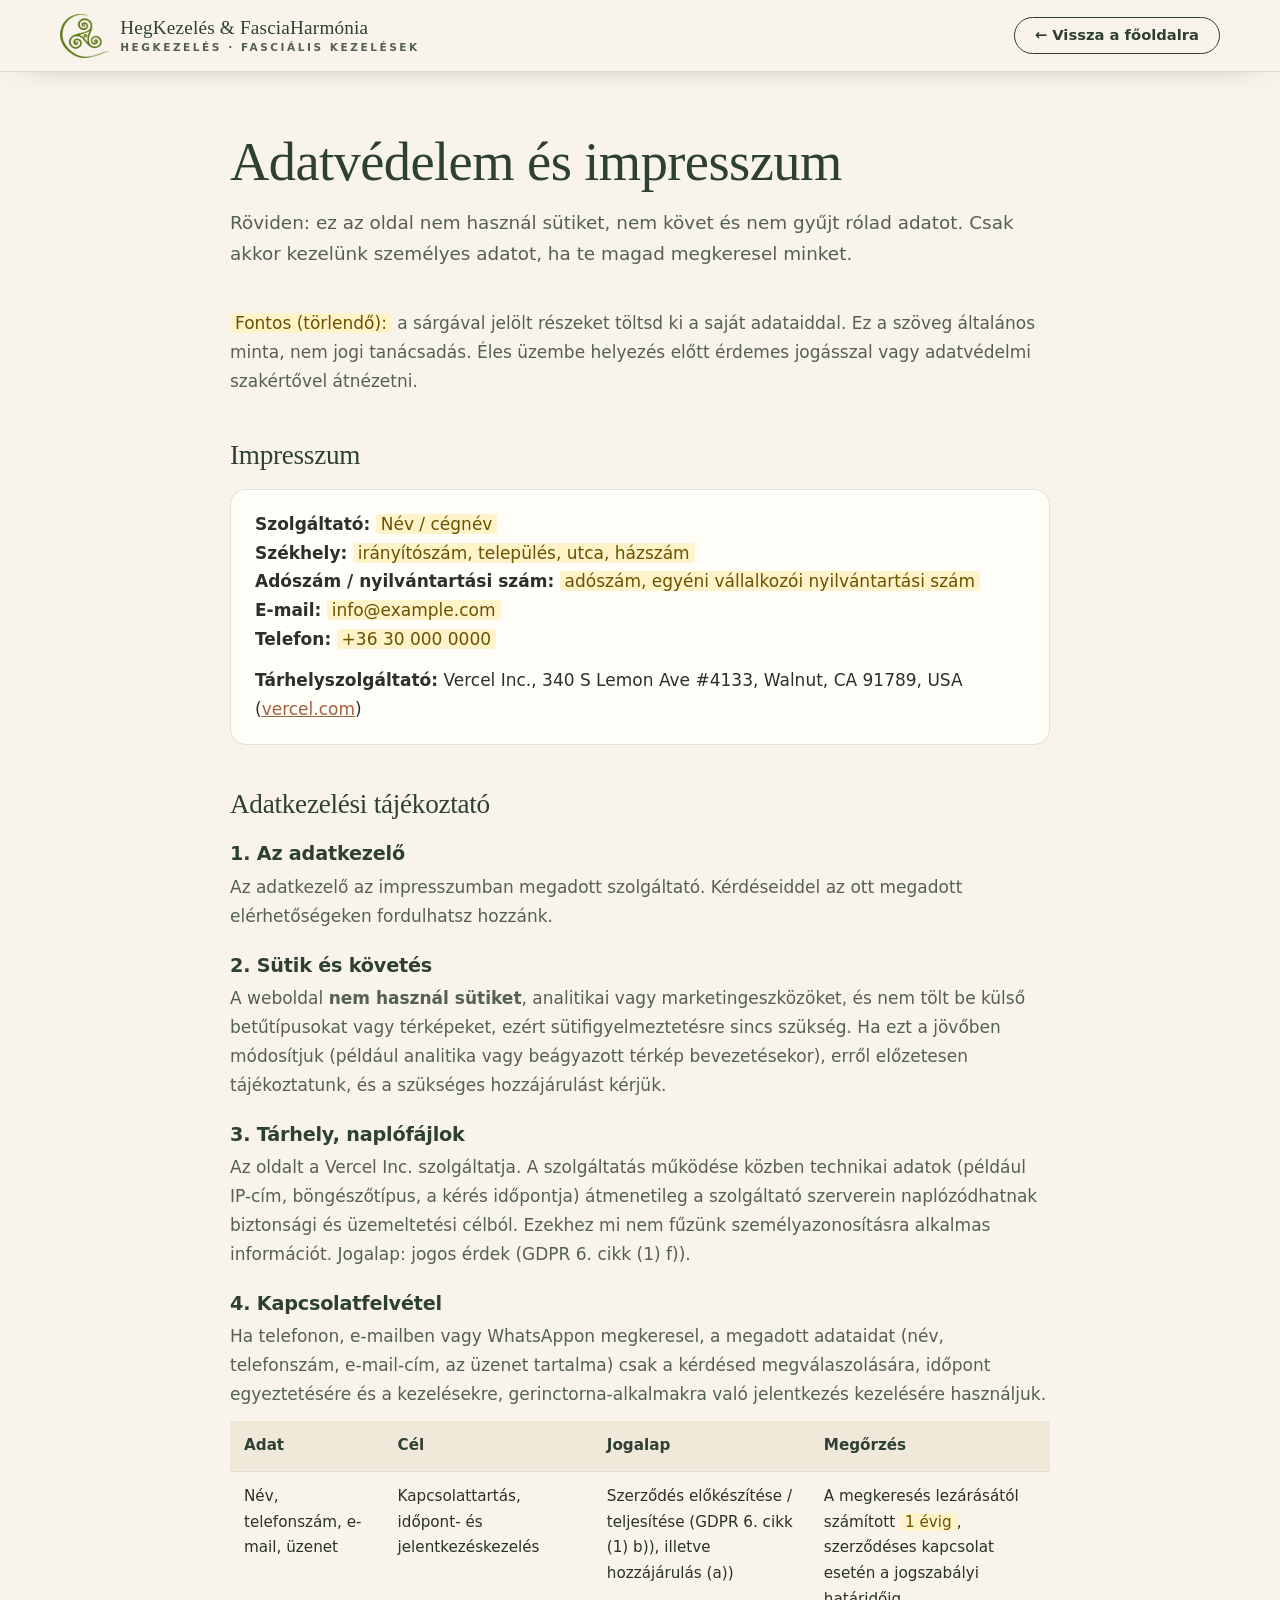
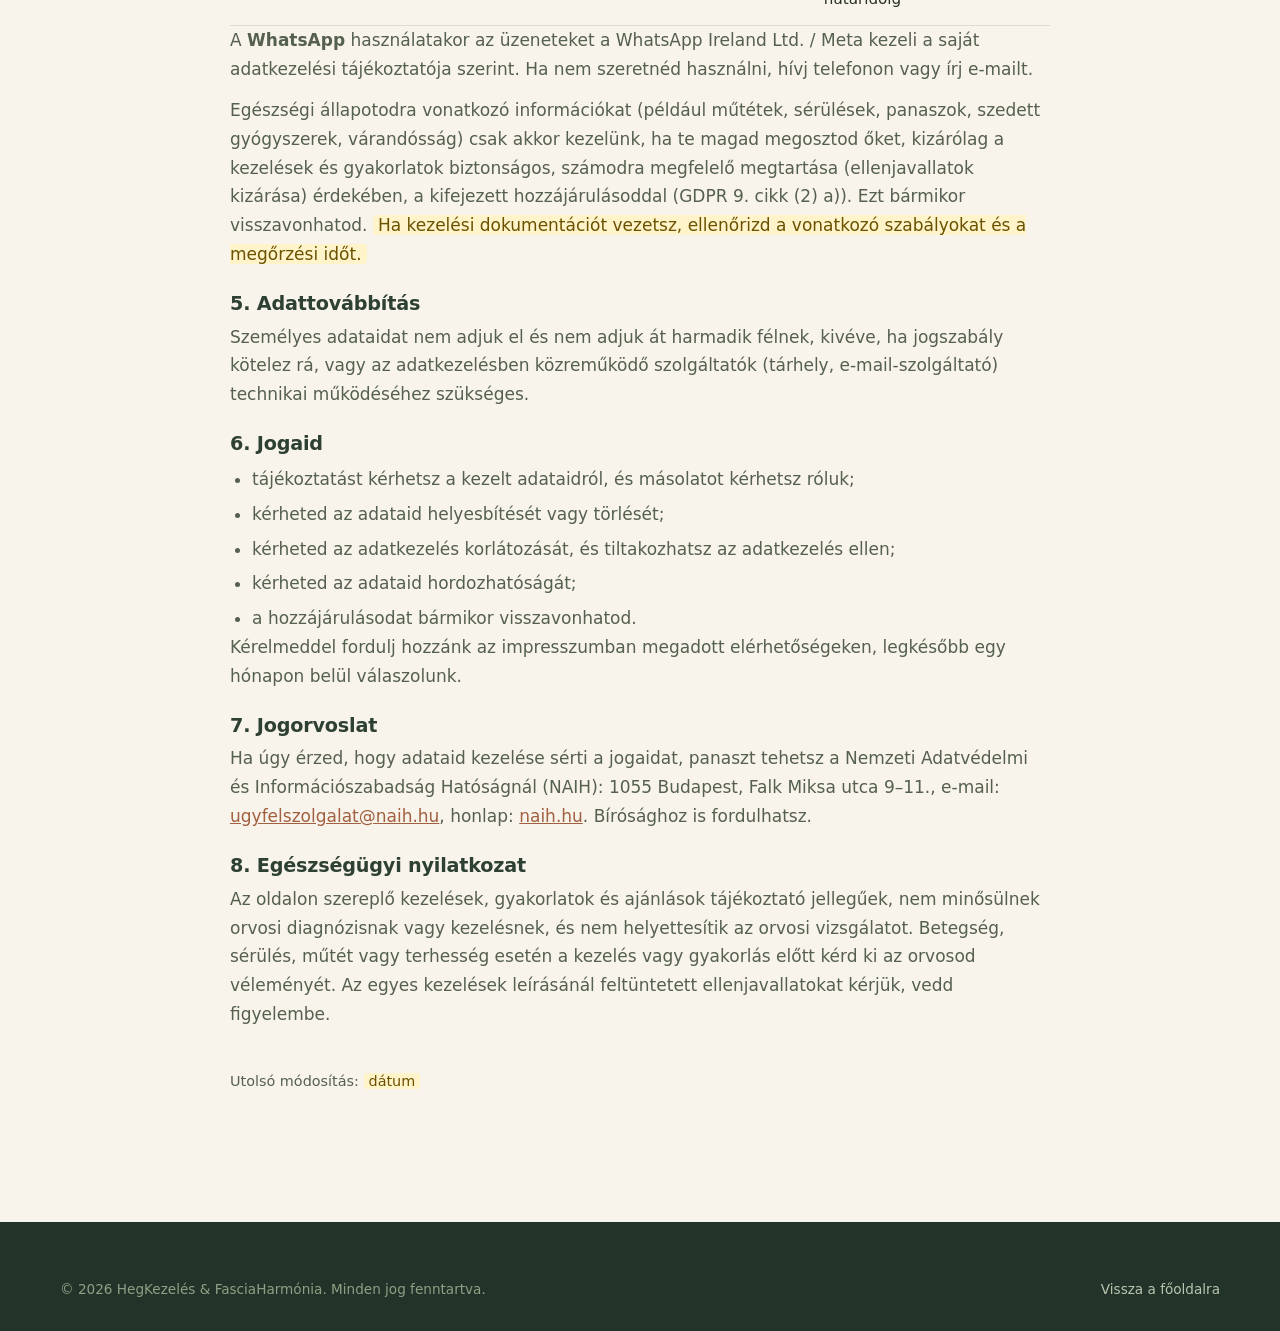
==== commit 5ab92201: "Márkanév, logó, árlista és portré javítása - Logó a fejlécben, láblécben és favicon/app-ikonként - M" ====
--- a/adatvedelem.html
+++ b/adatvedelem.html
@@ -3,11 +3,12 @@
 <head>
   <meta charset="utf-8">
   <meta name="viewport" content="width=device-width, initial-scale=1">
-  <title>Adatvédelem és impresszum – Nyugalom Jóga</title>
+  <title>Adatvédelem és impresszum – HegKezelés &amp; FasciaHarmónia</title>
   <meta name="description" content="Adatkezelési tájékoztató és impresszum.">
   <meta name="robots" content="noindex, follow">
   <meta name="theme-color" content="#f8f4eb">
-  <link rel="icon" href="favicon.svg" type="image/svg+xml">
+  <link rel="icon" href="favicon.png" type="image/png">
+  <link rel="apple-touch-icon" href="apple-touch-icon.png">
   <link rel="stylesheet" href="css/style.css">
 </head>
 <body>
@@ -15,14 +16,9 @@
 
   <header class="site-header is-scrolled">
     <div class="container header-inner">
-      <a class="brand" href="index.html" aria-label="Nyugalom Jóga – kezdőlap">
-        <svg viewBox="0 0 32 32" fill="currentColor" aria-hidden="true">
-          <path d="M16 3c3.200 4 4.200 8.600 0 15-4.200-6.400-3.200-11 0-15z"/>
-          <path d="M5.500 9.500c5.200-.3 9.300 2.700 10.500 9-6 .3-10.200-2.800-10.500-9z" opacity=".8"/>
-          <path d="M26.500 9.500c-5.200-.3-9.300 2.700-10.500 9 6 .3 10.200-2.800 10.500-9z" opacity=".8"/>
-          <path d="M2 21c5.500.4 10.300 1.500 14 6 3.700-4.500 8.500-5.600 14-6-3.800 6.200-8.600 9-14 9S5.800 27.200 2 21z" opacity=".55"/>
-        </svg>
-        <span class="brand-text"><span class="brand-name">Nyugalom Jóga</span><span class="brand-sub">Gerincjóga · Kezelések</span></span>
+      <a class="brand" href="index.html" aria-label="HegKezelés &amp; FasciaHarmónia – kezdőlap">
+        <img class="brand-logo" src="assets/img/logo.png" alt="" width="472" height="422">
+        <span class="brand-text"><span class="brand-name">HegKezelés &amp; FasciaHarmónia</span><span class="brand-sub">Hegkezelés · Fasciális kezelések</span></span>
       </a>
       <a class="btn btn--ghost btn--sm" href="index.html">← Vissza a főoldalra</a>
     </div>
@@ -93,7 +89,7 @@
   <footer class="site-footer">
     <div class="container">
       <div class="footer-bottom" style="margin-top:0;border-top:0;padding-top:0;">
-        <span>© <span id="year">2026</span> Nyugalom Jóga. Minden jog fenntartva.</span>
+        <span>© <span id="year">2026</span> HegKezelés &amp; FasciaHarmónia. Minden jog fenntartva.</span>
         <a href="index.html">Vissza a főoldalra</a>
       </div>
     </div>
--- a/css/style.css
+++ b/css/style.css
@@ -1,5 +1,5 @@
 /* ==========================================================================
-   Nyugalom Jóga – stíluslap
+   HegKezelés & FasciaHarmónia – stíluslap
    Természetes, visszafogott színek; rendszerbetűk (nincs külső letöltés → GDPR-barát)
    ========================================================================== */
 
@@ -796,3 +796,43 @@
 .link-btn:hover { color: var(--forest); }
 .about-photo { max-width: 440px; width: 100%; }
 @media (max-width: 820px) { .about-photo { margin-inline: auto; } }
+
+/* ==========================================================================
+   Logó, árlista-táblázat, portré (3. verzió)
+   ========================================================================== */
+.brand-logo { height: 44px; width: auto; flex: none; }
+.brand-name { font-size: 1.2rem; }
+.site-footer .brand-logo { height: 50px; }
+@media (max-width: 480px) {
+  .brand-sub { display: none; }
+  .brand-name { font-size: 1.02rem; }
+  .brand-logo { height: 38px; }
+  .brand { gap: 9px; }
+}
+
+/* Portré: természetes arány, nem ívre vágva */
+.about-photo { max-width: 400px; }
+.about-photo img { aspect-ratio: 3 / 4; object-position: 50% 18%; border-radius: 28px; }
+.about-photo::before { border-radius: 28px; inset: 18px -18px -18px 18px; }
+
+/* Árlista */
+.price-table { max-width: 860px; margin-inline: auto; background: var(--card); border: 1px solid var(--line); border-radius: var(--radius); box-shadow: var(--shadow); overflow: hidden; }
+.pt-head, .price-table li { display: grid; grid-template-columns: 1fr 120px 130px; gap: 16px; align-items: center; padding: 0 34px; }
+.pt-head { padding-block: 16px; background: var(--forest); color: #dfe6d6; font: 600 0.76rem/1 var(--sans); letter-spacing: 0.16em; text-transform: uppercase; }
+.pt-head span:nth-child(2), .pt-head span:nth-child(3) { text-align: right; }
+.price-table li { padding-block: 20px; border-bottom: 1px solid var(--line); transition: background 0.2s; }
+.price-table li:last-child { border-bottom: 0; }
+.price-table li:hover { background: rgba(223, 230, 214, 0.35); }
+.pt-name strong { display: block; font: 400 1.25rem/1.3 var(--serif); color: var(--forest); }
+.pt-name small { display: block; margin-top: 3px; font-size: 0.9rem; color: var(--ink-2); }
+.pt-dur { text-align: right; color: var(--sage-d); font-weight: 600; font-variant-numeric: tabular-nums; }
+.pt-price { text-align: right; font: 400 1.35rem/1 var(--serif); color: var(--forest); white-space: nowrap; }
+.price-note { text-align: center; }
+.price-cta { margin-top: 30px; text-align: center; }
+@media (max-width: 640px) {
+  .pt-head { display: none; }
+  .price-table li { grid-template-columns: 1fr auto; gap: 4px 12px; padding: 18px 20px; }
+  .pt-name { grid-column: 1 / -1; }
+  .pt-dur { text-align: left; }
+}
+.about-photo img { height: auto; }
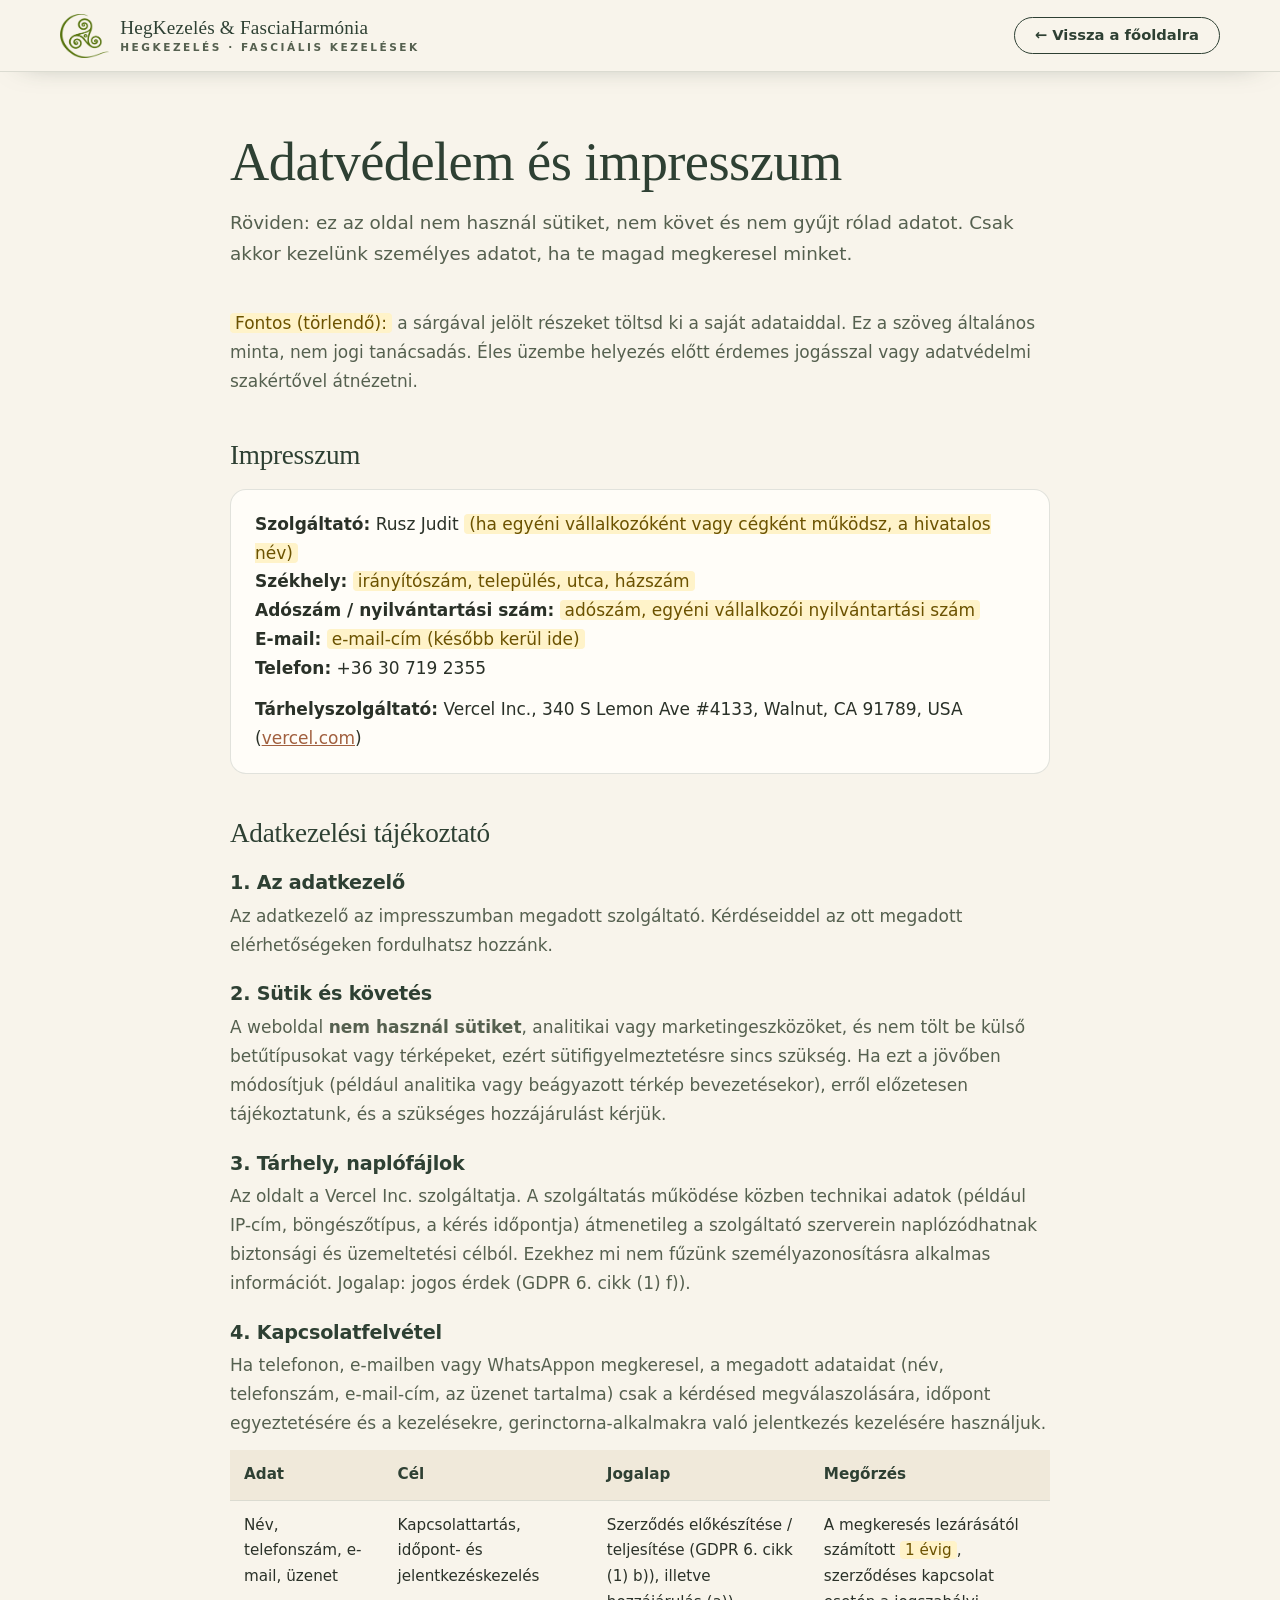
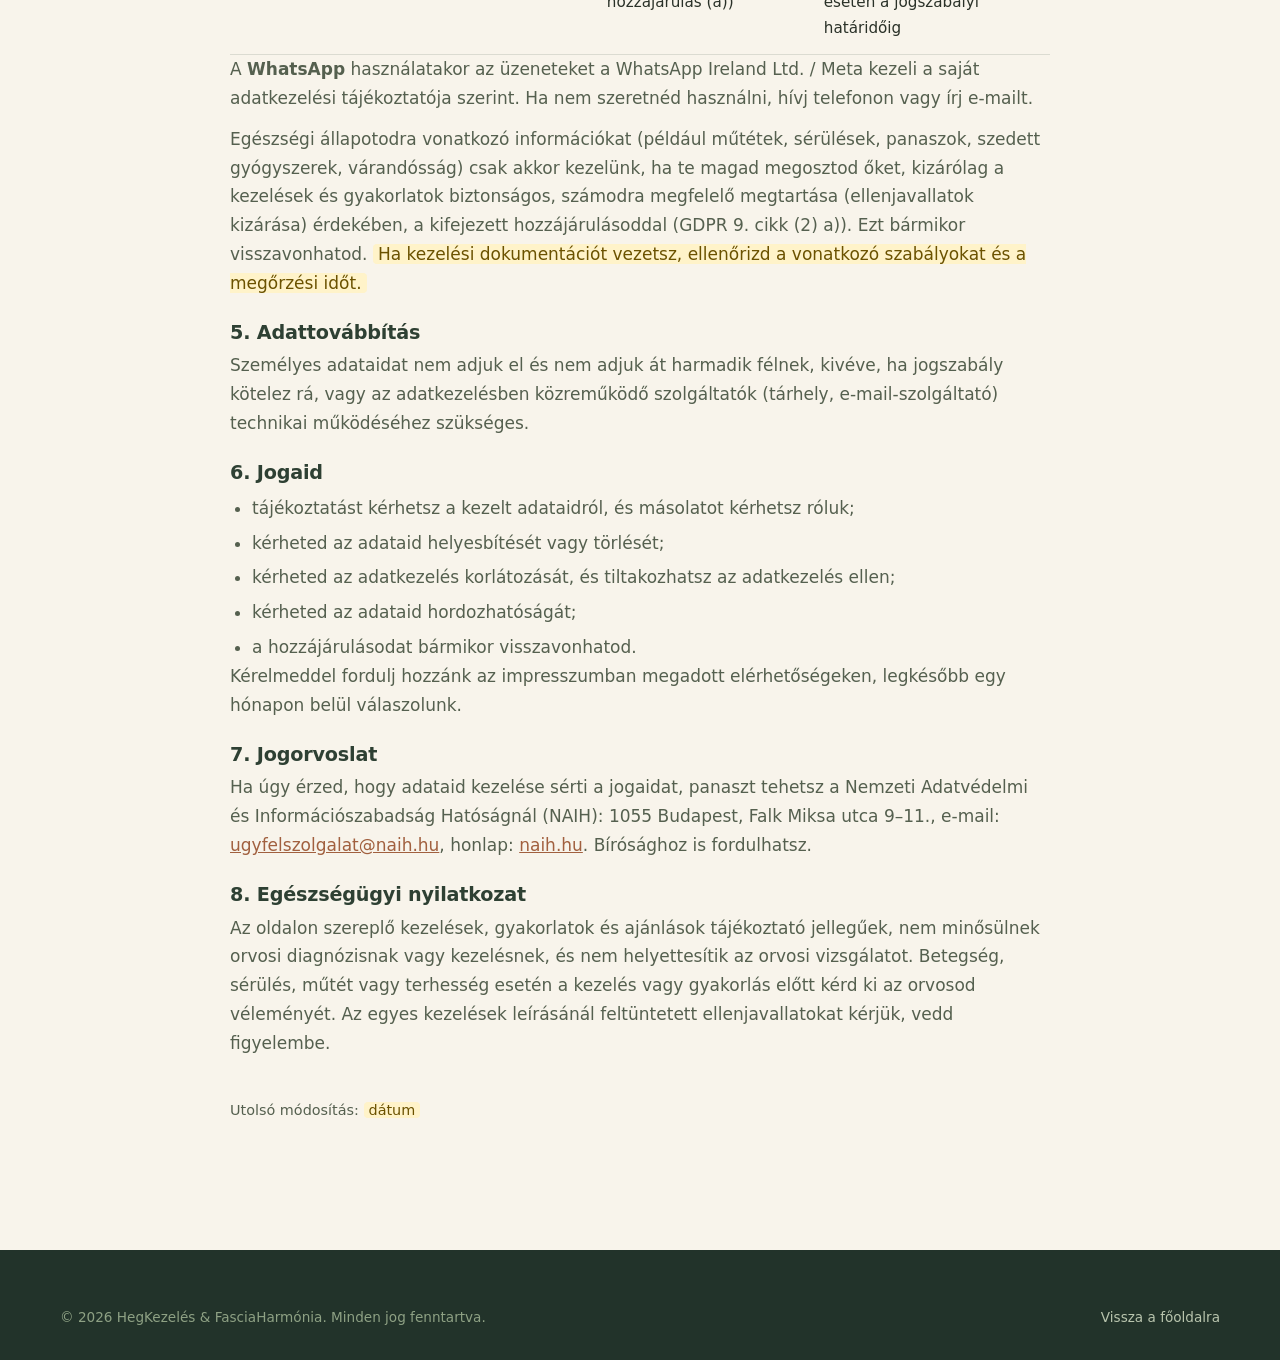
==== commit 8ae464b8: "Mobil gyorssáv (Hívás/SMS/WhatsApp) és valódi elérhetőségek - Rögzített alsó sáv mobilon és tableten" ====
--- a/adatvedelem.html
+++ b/adatvedelem.html
@@ -33,11 +33,11 @@
 
       <h2>Impresszum</h2>
       <div class="box">
-        <p><strong>Szolgáltató:</strong> <span class="todo">Név / cégnév</span><br>
+        <p><strong>Szolgáltató:</strong> Rusz Judit <span class="todo">(ha egyéni vállalkozóként vagy cégként működsz, a hivatalos név)</span><br>
         <strong>Székhely:</strong> <span class="todo">irányítószám, település, utca, házszám</span><br>
         <strong>Adószám / nyilvántartási szám:</strong> <span class="todo">adószám, egyéni vállalkozói nyilvántartási szám</span><br>
-        <strong>E-mail:</strong> <span class="todo">info@example.com</span><br>
-        <strong>Telefon:</strong> <span class="todo">+36 30 000 0000</span></p>
+        <strong>E-mail:</strong> <span class="todo">e-mail-cím (később kerül ide)</span><br>
+        <strong>Telefon:</strong> +36 30 719 2355</p>
         <p style="margin-top:12px"><strong>Tárhelyszolgáltató:</strong> Vercel Inc., 340 S Lemon Ave #4133, Walnut, CA 91789, USA (<a href="https://vercel.com" target="_blank" rel="noopener">vercel.com</a>)</p>
       </div>
 
--- a/css/style.css
+++ b/css/style.css
@@ -836,3 +836,60 @@
   .pt-dur { text-align: left; }
 }
 .about-photo img { height: auto; }
+
+/* ==========================================================================
+   Mobil gyorssáv (Hívás / SMS / WhatsApp) – 4. verzió
+   ========================================================================== */
+.quick-bar { display: none; }
+.contact-meta strong { color: #fff; }
+
+@media (max-width: 960px) {
+  .quick-bar {
+    position: fixed;
+    z-index: 45;
+    left: 12px;
+    right: 12px;
+    bottom: max(12px, env(safe-area-inset-bottom));
+    display: grid;
+    grid-template-columns: 1fr 1fr 1.3fr;
+    gap: 8px;
+    padding: 8px;
+    background: rgba(255, 253, 248, 0.94);
+    -webkit-backdrop-filter: blur(14px);
+    backdrop-filter: blur(14px);
+    border: 1px solid var(--line);
+    border-radius: 24px;
+    box-shadow: 0 18px 40px -12px rgba(30, 42, 33, 0.5);
+    transition: transform 0.35s cubic-bezier(0.2, 0.8, 0.2, 1), opacity 0.3s;
+  }
+  .quick-bar.is-hidden { transform: translateY(150%); opacity: 0; pointer-events: none; }
+  .qb {
+    display: flex;
+    align-items: center;
+    justify-content: center;
+    gap: 8px;
+    min-height: 52px;
+    border-radius: 16px;
+    color: #fff;
+    font: 600 0.95rem/1 var(--sans);
+    text-decoration: none;
+    -webkit-tap-highlight-color: transparent;
+    transition: transform 0.15s;
+  }
+  .qb:active { transform: scale(0.96); }
+  .qb svg { width: 20px; height: 20px; flex: none; }
+  .qb--call { background: var(--forest); }
+  .qb--sms { background: var(--sage-d); }
+  .qb--wa { background: #1d7a3c; }
+  /* a lábléc ne maradjon a sáv alatt */
+  .site-footer { padding-bottom: 40px; }
+}
+
+/* felugró ablakok gombjai: három egyforma gomb egy sorban */
+.rd-cta .btn { flex: 1 1 0; min-width: 0; padding-inline: 14px; }
+@media (max-width: 720px) { .rd-cta .btn { flex: 1 1 0; padding-inline: 8px; min-height: 50px; } }
+@media (max-width: 720px) {
+  .rd-cta { gap: 8px; }
+  .rd-cta .btn { font-size: 0.9rem; padding-inline: 6px; }
+  .rd-cta #rd-wa, .rd-cta #sd-wa { flex-grow: 1.5; }
+}
